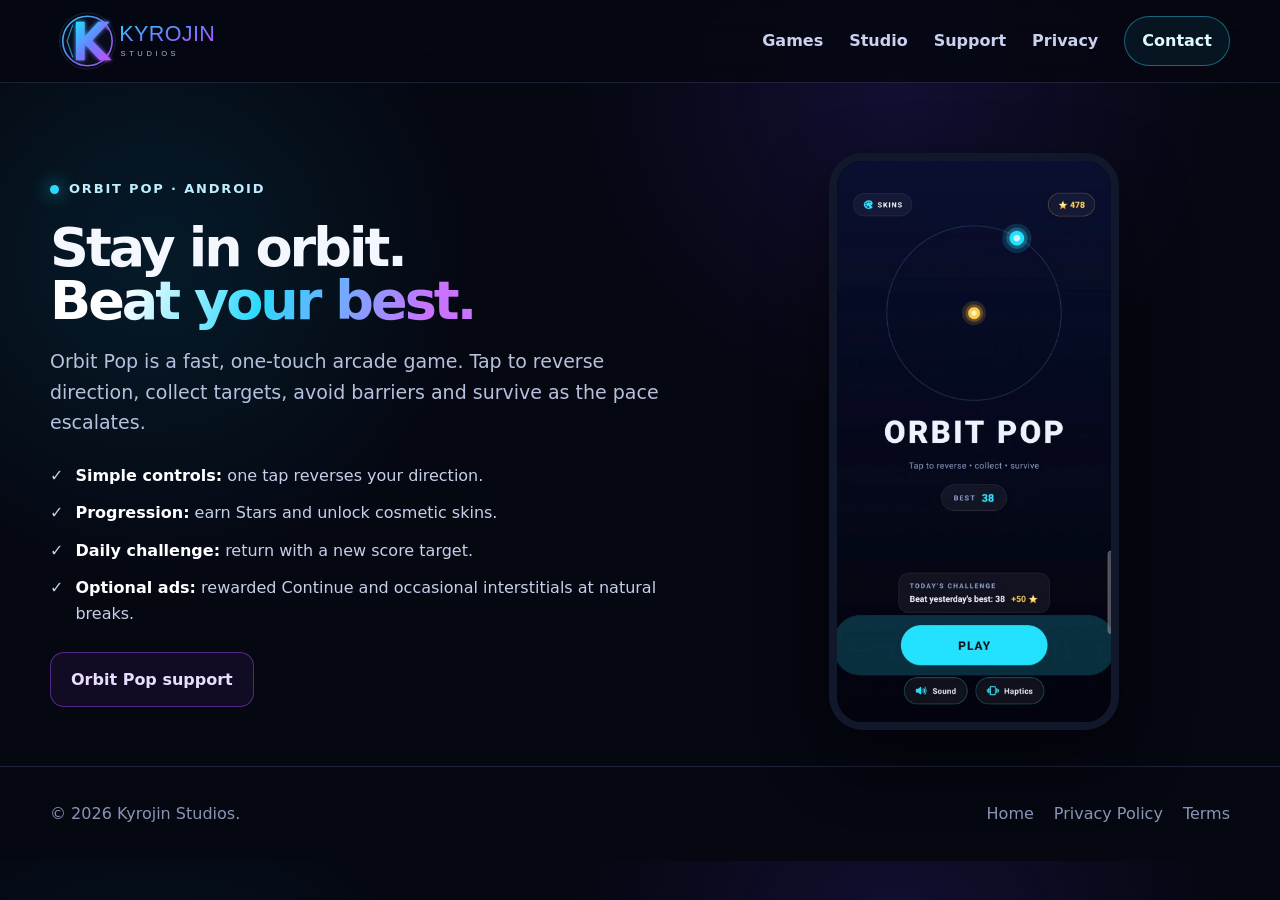
==== kyrojin-studios-site/public/orbit-pop.html @ edfc10a0 "Add files via upload" ====
<!doctype html><html lang="en"><head><meta charset="utf-8"><meta name="viewport" content="width=device-width,initial-scale=1"><title>Orbit Pop — Kyrojin Studios</title><meta name="description" content="Orbit Pop is a fast one-touch neon arcade game from Kyrojin Studios."><link rel="icon" href="assets/mark.svg"><link rel="stylesheet" href="styles.css"></head><body>
<header class="site-header"><div class="wrap nav"><a class="brand" href="index.html"><img src="assets/logo.svg" alt="Kyrojin Studios"></a><button class="menu-btn">☰</button><nav class="nav-links"><a href="index.html#games">Games</a><a href="index.html#studio">Studio</a><a href="index.html#support">Support</a><a href="privacy-policy.html">Privacy</a><a class="nav-cta" href="mailto:kyrojinstudios@gmail.com">Contact</a></nav></div></header>
<main><section class="page-hero"><div class="wrap orbit-detail"><div><span class="eyebrow"><i class="dot"></i> Orbit Pop · Android</span><h1>Stay in orbit.<br><span class="gradient">Beat your best.</span></h1><p class="lead">Orbit Pop is a fast, one-touch arcade game. Tap to reverse direction, collect targets, avoid barriers and survive as the pace escalates.</p><div class="checklist"><div class="check">✓ <span><b>Simple controls:</b> one tap reverses your direction.</span></div><div class="check">✓ <span><b>Progression:</b> earn Stars and unlock cosmetic skins.</span></div><div class="check">✓ <span><b>Daily challenge:</b> return with a new score target.</span></div><div class="check">✓ <span><b>Optional ads:</b> rewarded Continue and occasional interstitials at natural breaks.</span></div></div><a class="btn btn-secondary" href="mailto:kyrojinstudios@gmail.com?subject=Orbit%20Pop%20Support">Orbit Pop support</a></div><div class="phone"><img src="assets/orbit-pop-home.webp" alt="Orbit Pop game screen"></div></div></section></main>
<footer class="footer"><div class="wrap footer-grid"><div>© <span data-year></span> Kyrojin Studios.</div><nav class="footer-links"><a href="index.html">Home</a><a href="privacy-policy.html">Privacy Policy</a><a href="terms.html">Terms</a></nav></div></footer><script src="script.js"></script></body></html>
---- kyrojin-studios-site/public/styles.css ----
:root{
  --bg:#050711;--panel:#0b1020;--panel2:#0e1428;--text:#f5f7ff;--muted:#9ca7c8;
  --cyan:#2bd9ff;--violet:#a44cff;--gold:#ffc846;--line:rgba(139,158,220,.18);
  --max:1180px;--radius:24px;
}
*{box-sizing:border-box}html{scroll-behavior:smooth}body{margin:0;background:radial-gradient(circle at 70% 10%,rgba(101,62,255,.14),transparent 28%),radial-gradient(circle at 12% 30%,rgba(0,203,255,.10),transparent 26%),var(--bg);color:var(--text);font-family:Inter,ui-sans-serif,system-ui,-apple-system,BlinkMacSystemFont,"Segoe UI",sans-serif;line-height:1.6}
a{color:inherit;text-decoration:none}.wrap{width:min(calc(100% - 40px),var(--max));margin:auto}
.site-header{position:sticky;top:0;z-index:20;background:rgba(5,7,17,.82);backdrop-filter:blur(18px);border-bottom:1px solid var(--line)}
.nav{height:82px;display:flex;align-items:center;justify-content:space-between;gap:28px}.brand img{width:255px;display:block}.nav-links{display:flex;align-items:center;gap:26px;font-weight:700;color:#c9d1ee}.nav-links a:hover{color:#fff}.nav-cta{padding:11px 17px;border:1px solid rgba(43,217,255,.42);border-radius:999px;color:#dffaff;background:rgba(43,217,255,.07)}.menu-btn{display:none;background:none;border:0;color:#fff;font-size:28px}
.hero{position:relative;overflow:hidden;padding:92px 0 62px}.grid-bg{position:absolute;inset:0;pointer-events:none;background-image:linear-gradient(rgba(104,119,180,.05) 1px,transparent 1px),linear-gradient(90deg,rgba(104,119,180,.05) 1px,transparent 1px);background-size:46px 46px;mask-image:linear-gradient(to bottom,black,transparent 90%)}
.hero-grid{position:relative;display:grid;grid-template-columns:1.1fr .9fr;gap:64px;align-items:center}.eyebrow{display:inline-flex;align-items:center;gap:10px;color:#bfefff;font-size:13px;letter-spacing:.14em;text-transform:uppercase;font-weight:900}.dot{width:9px;height:9px;border-radius:50%;background:var(--cyan);box-shadow:0 0 18px var(--cyan)}
h1{font-size:clamp(48px,6vw,82px);line-height:.98;letter-spacing:-.055em;margin:20px 0 24px;max-width:800px}.gradient{background:linear-gradient(110deg,#fff 18%,var(--cyan) 50%,#c973ff 88%);-webkit-background-clip:text;background-clip:text;color:transparent}.lead{font-size:19px;color:#b7c0dd;max-width:680px}.hero-actions{display:flex;gap:14px;flex-wrap:wrap;margin-top:34px}.btn{display:inline-flex;align-items:center;justify-content:center;gap:10px;padding:14px 20px;border-radius:14px;font-weight:900;border:1px solid transparent;transition:.2s}.btn:hover{transform:translateY(-2px)}.btn-primary{background:linear-gradient(135deg,var(--cyan),#657cff);color:#04111a;box-shadow:0 12px 38px rgba(43,217,255,.16)}.btn-secondary{border-color:rgba(164,76,255,.45);background:rgba(164,76,255,.08);color:#eadcff}
.hero-card{position:relative;min-height:460px;border:1px solid var(--line);border-radius:32px;background:linear-gradient(160deg,rgba(16,24,49,.92),rgba(7,10,22,.8));display:grid;place-items:center;overflow:hidden;box-shadow:0 30px 90px rgba(0,0,0,.35)}.orbital{width:min(78%,410px);aspect-ratio:1;position:relative;border:2px solid rgba(78,120,210,.28);border-radius:50%;box-shadow:0 0 0 12px rgba(43,217,255,.018),inset 0 0 60px rgba(82,88,255,.05)}.orbital:before,.orbital:after{content:"";position:absolute;border-radius:50%;top:50%;transform:translateY(-50%)}.orbital:before{width:44px;height:44px;left:-23px;background:var(--cyan);box-shadow:0 0 0 10px rgba(43,217,255,.15),0 0 32px rgba(43,217,255,.8)}.orbital:after{width:32px;height:32px;right:8%;background:var(--gold);box-shadow:0 0 0 9px rgba(255,200,70,.12),0 0 26px rgba(255,200,70,.65)}.hero-mark{position:absolute;width:110px;right:24px;top:24px;opacity:.95}
.stats{margin-top:54px;display:grid;grid-template-columns:repeat(3,1fr);gap:14px}.stat{padding:18px;border:1px solid var(--line);border-radius:18px;background:rgba(10,15,32,.64)}.stat strong{display:block;font-size:22px}.stat span{font-size:13px;color:var(--muted)}
section{padding:76px 0}.section-head{display:flex;justify-content:space-between;gap:30px;align-items:end;margin-bottom:30px}.kicker{color:var(--cyan);font-weight:900;text-transform:uppercase;letter-spacing:.14em;font-size:12px}.section-head h2{font-size:clamp(34px,4vw,52px);margin:8px 0 0;letter-spacing:-.04em}.section-head p{max-width:560px;color:var(--muted);margin:0}
.featured{display:grid;grid-template-columns:.95fr 1.05fr;gap:34px;padding:30px;border:1px solid var(--line);border-radius:30px;background:linear-gradient(145deg,rgba(13,20,42,.98),rgba(7,10,22,.92));overflow:hidden}.phones{position:relative;min-height:560px;display:flex;align-items:center;justify-content:center;gap:0}.phone{width:245px;border:8px solid #11182b;border-radius:34px;overflow:hidden;background:#000;box-shadow:0 26px 70px rgba(0,0,0,.48)}.phone img{display:block;width:100%}.phone.back{transform:rotate(-6deg) translateX(28px) scale(.91);opacity:.78}.phone.front{transform:rotate(4deg) translateX(-8px);z-index:2}.game-copy{align-self:center;padding:24px 24px 24px 0}.game-copy h3{font-size:52px;margin:10px 0 8px;letter-spacing:-.04em}.tagline{color:#7ceaff;font-size:20px;font-weight:900}.game-copy p{color:#b5bed8;font-size:17px}.chips{display:flex;gap:10px;flex-wrap:wrap;margin:25px 0}.chip{font-size:12px;font-weight:900;letter-spacing:.05em;text-transform:uppercase;padding:9px 12px;border-radius:999px;border:1px solid var(--line);color:#dfe7ff;background:#0a1020}
.cards{display:grid;grid-template-columns:repeat(3,1fr);gap:18px}.card{padding:28px;border:1px solid var(--line);border-radius:22px;background:linear-gradient(160deg,rgba(14,20,40,.94),rgba(8,11,23,.9))}.card-icon{width:44px;height:44px;display:grid;place-items:center;border-radius:14px;background:linear-gradient(135deg,rgba(43,217,255,.15),rgba(164,76,255,.13));border:1px solid rgba(97,122,210,.28);font-size:22px}.card h3{margin:18px 0 8px;font-size:20px}.card p{margin:0;color:var(--muted)}
.contact-box{display:grid;grid-template-columns:1fr auto;gap:30px;align-items:center;padding:34px;border-radius:28px;border:1px solid rgba(43,217,255,.22);background:linear-gradient(120deg,rgba(43,217,255,.08),rgba(164,76,255,.08))}.contact-box h2{font-size:38px;margin:0 0 7px}.contact-box p{color:#b7c1dc;margin:0}
.footer{padding:34px 0;border-top:1px solid var(--line);color:#8994b5}.footer-grid{display:flex;align-items:center;justify-content:space-between;gap:24px;flex-wrap:wrap}.footer-links{display:flex;gap:20px;flex-wrap:wrap}.footer a:hover{color:#fff}
.page-hero{padding:70px 0 36px}.page-hero h1{font-size:54px;margin-bottom:15px}.legal{max-width:880px}.legal h2{font-size:27px;margin-top:42px}.legal h3{font-size:20px;margin-top:28px}.legal p,.legal li{color:#b5bed8}.legal a{color:var(--cyan);text-decoration:underline}.notice{padding:17px 20px;border:1px solid var(--line);border-radius:16px;background:#0b1020;color:#cbd3ec}
.orbit-detail{display:grid;grid-template-columns:1.1fr .9fr;gap:44px;align-items:center}.orbit-detail .phone{margin:auto;width:290px}.checklist{display:grid;gap:12px;margin:25px 0}.check{display:flex;gap:12px;color:#c6d0eb}.check b{color:#fff}
@media(max-width:850px){.nav{height:auto;padding:15px 0}.brand img{width:210px}.menu-btn{display:block}.nav-links{position:absolute;display:none;top:72px;left:20px;right:20px;flex-direction:column;align-items:stretch;padding:18px;border:1px solid var(--line);border-radius:18px;background:#080c19}.nav-links.open{display:flex}.hero{padding-top:60px}.hero-grid,.featured,.orbit-detail{grid-template-columns:1fr}.hero-card{min-height:380px}.stats{grid-template-columns:1fr}.section-head{display:block}.section-head p{margin-top:14px}.featured{padding:20px}.phones{min-height:480px}.phone{width:200px}.game-copy{padding:10px}.cards{grid-template-columns:1fr}.contact-box{grid-template-columns:1fr}.contact-box .btn{width:100%}.footer-grid{align-items:flex-start;flex-direction:column}}
@media(max-width:520px){.wrap{width:min(calc(100% - 28px),var(--max))}.hero-card{min-height:315px}.phones{min-height:390px}.phone{width:165px;border-width:6px;border-radius:25px}.game-copy h3{font-size:42px}.page-hero h1{font-size:42px}}
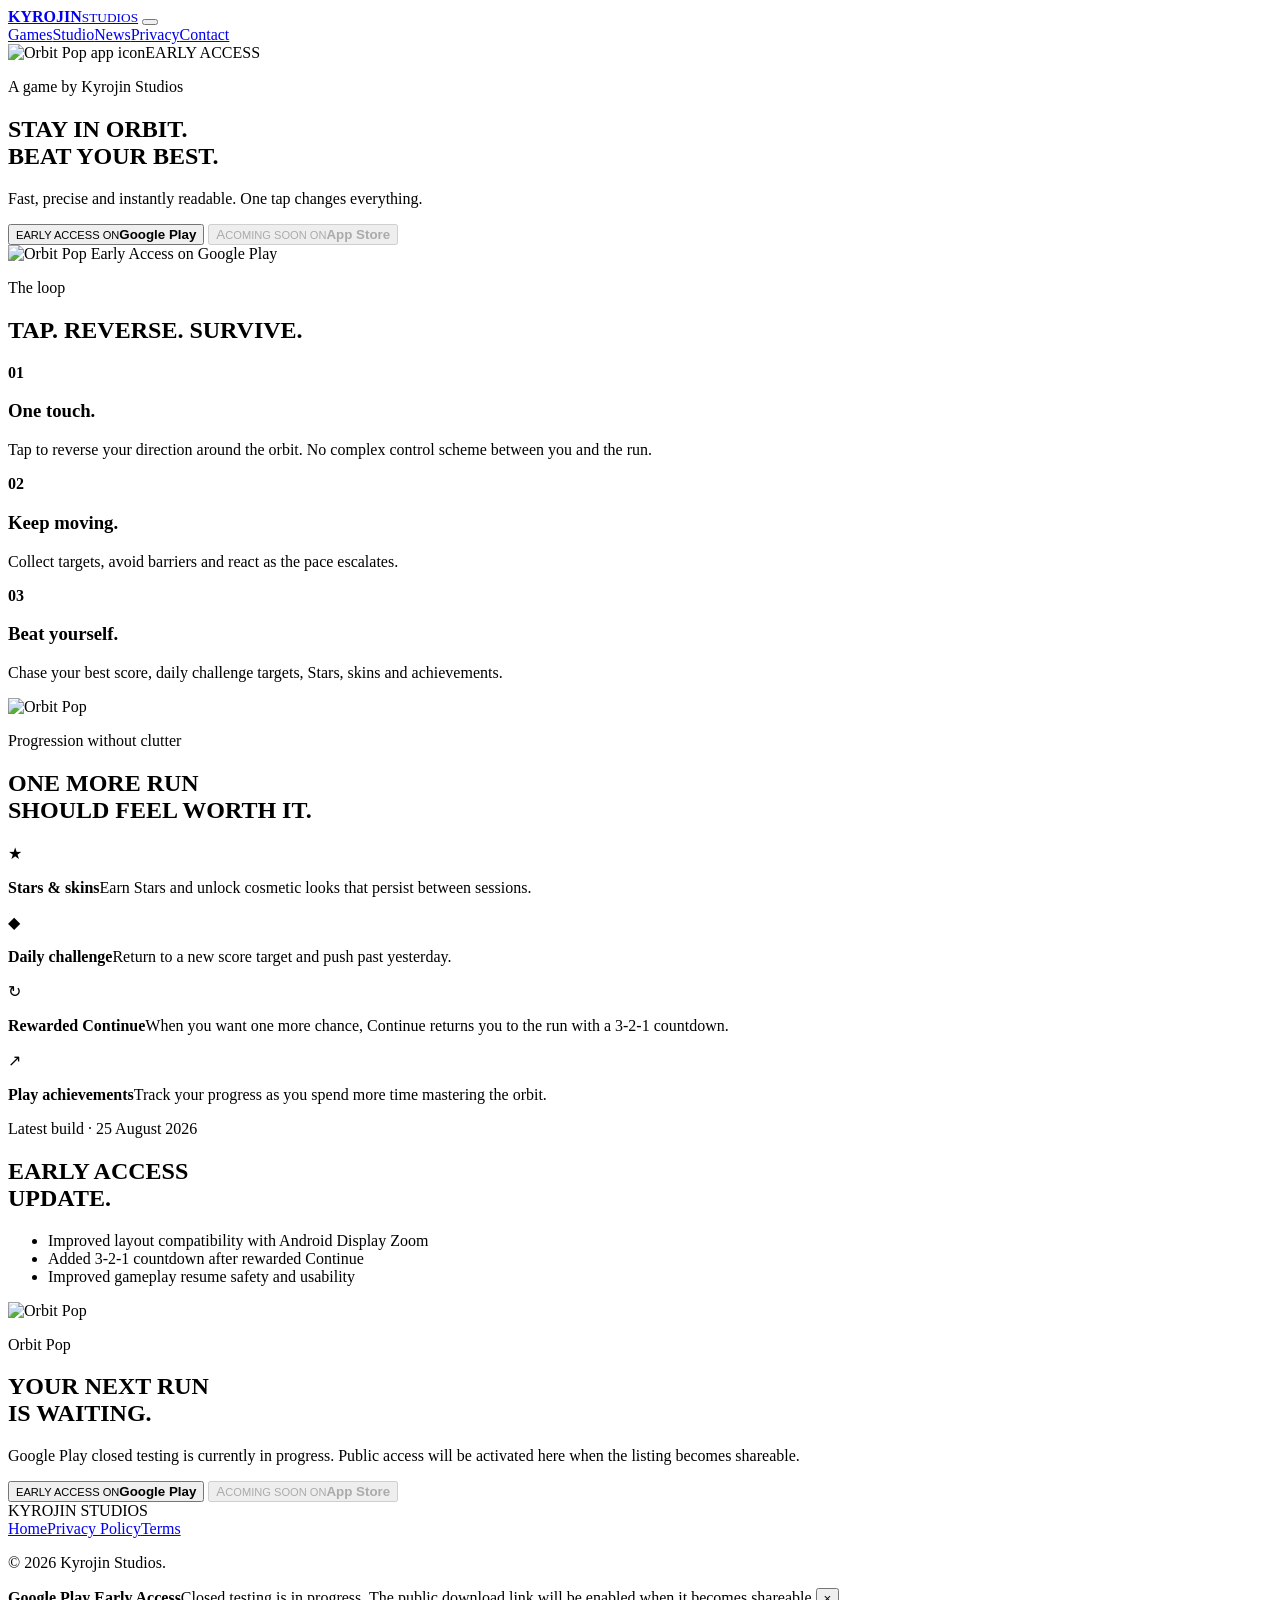
==== commit 7803fb59: "Add files via upload" ====
--- a/kyrojin-studios-site/public/orbit-pop.html
+++ b/kyrojin-studios-site/public/orbit-pop.html
@@ -1,4 +1,99 @@
-<!doctype html><html lang="en"><head><meta charset="utf-8"><meta name="viewport" content="width=device-width,initial-scale=1"><title>Orbit Pop — Kyrojin Studios</title><meta name="description" content="Orbit Pop is a fast one-touch neon arcade game from Kyrojin Studios."><link rel="icon" href="assets/mark.svg"><link rel="stylesheet" href="styles.css"></head><body>
-<header class="site-header"><div class="wrap nav"><a class="brand" href="index.html"><img src="assets/logo.svg" alt="Kyrojin Studios"></a><button class="menu-btn">☰</button><nav class="nav-links"><a href="index.html#games">Games</a><a href="index.html#studio">Studio</a><a href="index.html#support">Support</a><a href="privacy-policy.html">Privacy</a><a class="nav-cta" href="mailto:kyrojinstudios@gmail.com">Contact</a></nav></div></header>
-<main><section class="page-hero"><div class="wrap orbit-detail"><div><span class="eyebrow"><i class="dot"></i> Orbit Pop · Android</span><h1>Stay in orbit.<br><span class="gradient">Beat your best.</span></h1><p class="lead">Orbit Pop is a fast, one-touch arcade game. Tap to reverse direction, collect targets, avoid barriers and survive as the pace escalates.</p><div class="checklist"><div class="check">✓ <span><b>Simple controls:</b> one tap reverses your direction.</span></div><div class="check">✓ <span><b>Progression:</b> earn Stars and unlock cosmetic skins.</span></div><div class="check">✓ <span><b>Daily challenge:</b> return with a new score target.</span></div><div class="check">✓ <span><b>Optional ads:</b> rewarded Continue and occasional interstitials at natural breaks.</span></div></div><a class="btn btn-secondary" href="mailto:kyrojinstudios@gmail.com?subject=Orbit%20Pop%20Support">Orbit Pop support</a></div><div class="phone"><img src="assets/orbit-pop-home.webp" alt="Orbit Pop game screen"></div></div></section></main>
-<footer class="footer"><div class="wrap footer-grid"><div>© <span data-year></span> Kyrojin Studios.</div><nav class="footer-links"><a href="index.html">Home</a><a href="privacy-policy.html">Privacy Policy</a><a href="terms.html">Terms</a></nav></div></footer><script src="script.js"></script></body></html>
+<!doctype html>
+<html lang="en">
+<head>
+  <meta charset="utf-8" />
+  <meta name="viewport" content="width=device-width, initial-scale=1" />
+  <meta name="theme-color" content="#050814" />
+  <meta name="description" content="Orbit Pop by Kyrojin Studios — a fast one-touch arcade challenge. Tap to reverse, collect, survive and beat your best." />
+  <title>Orbit Pop — Kyrojin Studios</title>
+  <link rel="icon" type="image/png" href="assets/orbit-pop-icon-from-store.png" />
+  <link rel="stylesheet" href="assets/styles.css" />
+</head>
+<body class="orbit-page">
+  <div class="noise" aria-hidden="true"></div>
+  <header class="site-header">
+    <a class="brand" href="index.html"><img src="assets/kyrojin-mark.png" alt="" /><span><strong>KYROJIN</strong><small>STUDIOS</small></span></a>
+    <button class="menu-toggle" aria-label="Open navigation" aria-expanded="false"><span></span><span></span></button>
+    <nav class="nav"><a href="index.html#games">Games</a><a href="index.html#studio">Studio</a><a href="index.html#news">News</a><a href="privacy-policy.html">Privacy</a><a href="index.html#contact">Contact</a></nav>
+  </header>
+
+  <main>
+    <section class="orbit-hero section-pad">
+      <div class="orbit-bg" aria-hidden="true"><span class="orbit-ring ring-one"></span><span class="orbit-ring ring-two"></span><i class="orb cyan"></i><i class="orb amber"></i></div>
+      <div class="orbit-copy reveal">
+        <div class="orbit-icon-wrap"><img src="assets/orbit-pop-icon-from-store.png" alt="Orbit Pop app icon" /><span>EARLY ACCESS</span></div>
+        <p class="eyebrow">A game by Kyrojin Studios</p>
+        <h1>STAY IN ORBIT.<br><span>BEAT YOUR BEST.</span></h1>
+        <p>Fast, precise and instantly readable. One tap changes everything.</p>
+        <div class="store-row">
+          <button class="store-badge store-google" type="button" data-store="google"><span class="play-icon"><i></i></span><span><small>EARLY ACCESS ON</small><strong>Google Play</strong></span></button>
+          <button class="store-badge store-disabled" disabled><span class="appstore-icon">A</span><span><small>COMING SOON ON</small><strong>App Store</strong></span></button>
+        </div>
+      </div>
+      <div class="orbit-phone reveal delay-1">
+        <div class="phone-frame">
+          <div class="phone-notch"></div>
+          <img src="assets/playstore-early-access.jpeg" alt="Orbit Pop Early Access on Google Play" />
+        </div>
+      </div>
+    </section>
+
+    <section class="section-pad orbit-manifesto">
+      <p class="eyebrow reveal">The loop</p>
+      <h2 class="reveal">TAP. <span>REVERSE.</span> SURVIVE.</h2>
+      <div class="manifesto-grid">
+        <article class="reveal"><strong>01</strong><h3>One touch.</h3><p>Tap to reverse your direction around the orbit. No complex control scheme between you and the run.</p></article>
+        <article class="reveal delay-1"><strong>02</strong><h3>Keep moving.</h3><p>Collect targets, avoid barriers and react as the pace escalates.</p></article>
+        <article class="reveal delay-2"><strong>03</strong><h3>Beat yourself.</h3><p>Chase your best score, daily challenge targets, Stars, skins and achievements.</p></article>
+      </div>
+    </section>
+
+    <section class="section-pad orbit-showcase">
+      <div class="showcase-banner reveal"><img src="assets/orbit-pop-banner.png" alt="Orbit Pop" /></div>
+      <div class="showcase-copy reveal">
+        <p class="eyebrow">Progression without clutter</p>
+        <h2>ONE MORE RUN<br>SHOULD FEEL WORTH IT.</h2>
+        <div class="feature-list">
+          <div><span>★</span><p><strong>Stars & skins</strong>Earn Stars and unlock cosmetic looks that persist between sessions.</p></div>
+          <div><span>◆</span><p><strong>Daily challenge</strong>Return to a new score target and push past yesterday.</p></div>
+          <div><span>↻</span><p><strong>Rewarded Continue</strong>When you want one more chance, Continue returns you to the run with a 3-2-1 countdown.</p></div>
+          <div><span>↗</span><p><strong>Play achievements</strong>Track your progress as you spend more time mastering the orbit.</p></div>
+        </div>
+      </div>
+    </section>
+
+    <section class="section-pad update-block">
+      <div class="update-panel reveal">
+        <div><p class="eyebrow">Latest build · 25 August 2026</p><h2>EARLY ACCESS<br>UPDATE.</h2></div>
+        <ul>
+          <li>Improved layout compatibility with Android Display Zoom</li>
+          <li>Added 3-2-1 countdown after rewarded Continue</li>
+          <li>Improved gameplay resume safety and usability</li>
+        </ul>
+      </div>
+    </section>
+
+    <section class="section-pad orbit-download">
+      <div class="download-panel reveal">
+        <img src="assets/orbit-pop-icon-from-store.png" alt="Orbit Pop" />
+        <div><p class="eyebrow">Orbit Pop</p><h2>YOUR NEXT RUN<br>IS WAITING.</h2><p>Google Play closed testing is currently in progress. Public access will be activated here when the listing becomes shareable.</p></div>
+        <div class="store-stack">
+          <button class="store-badge store-google" type="button" data-store="google"><span class="play-icon"><i></i></span><span><small>EARLY ACCESS ON</small><strong>Google Play</strong></span></button>
+          <button class="store-badge store-disabled" disabled><span class="appstore-icon">A</span><span><small>COMING SOON ON</small><strong>App Store</strong></span></button>
+        </div>
+      </div>
+    </section>
+  </main>
+
+  <footer class="footer compact-footer">
+    <div class="footer-bottom">
+      <div class="footer-brand"><img src="assets/kyrojin-mark.png" alt="" /><span>KYROJIN STUDIOS</span></div>
+      <nav><a href="index.html">Home</a><a href="privacy-policy.html">Privacy Policy</a><a href="terms.html">Terms</a></nav>
+      <p>© 2026 Kyrojin Studios.</p>
+    </div>
+  </footer>
+
+  <div class="toast" role="status" aria-live="polite"><strong>Google Play Early Access</strong><span>Closed testing is in progress. The public download link will be enabled when it becomes shareable.</span><button type="button">×</button></div>
+  <script src="assets/app.js"></script>
+</body>
+</html>
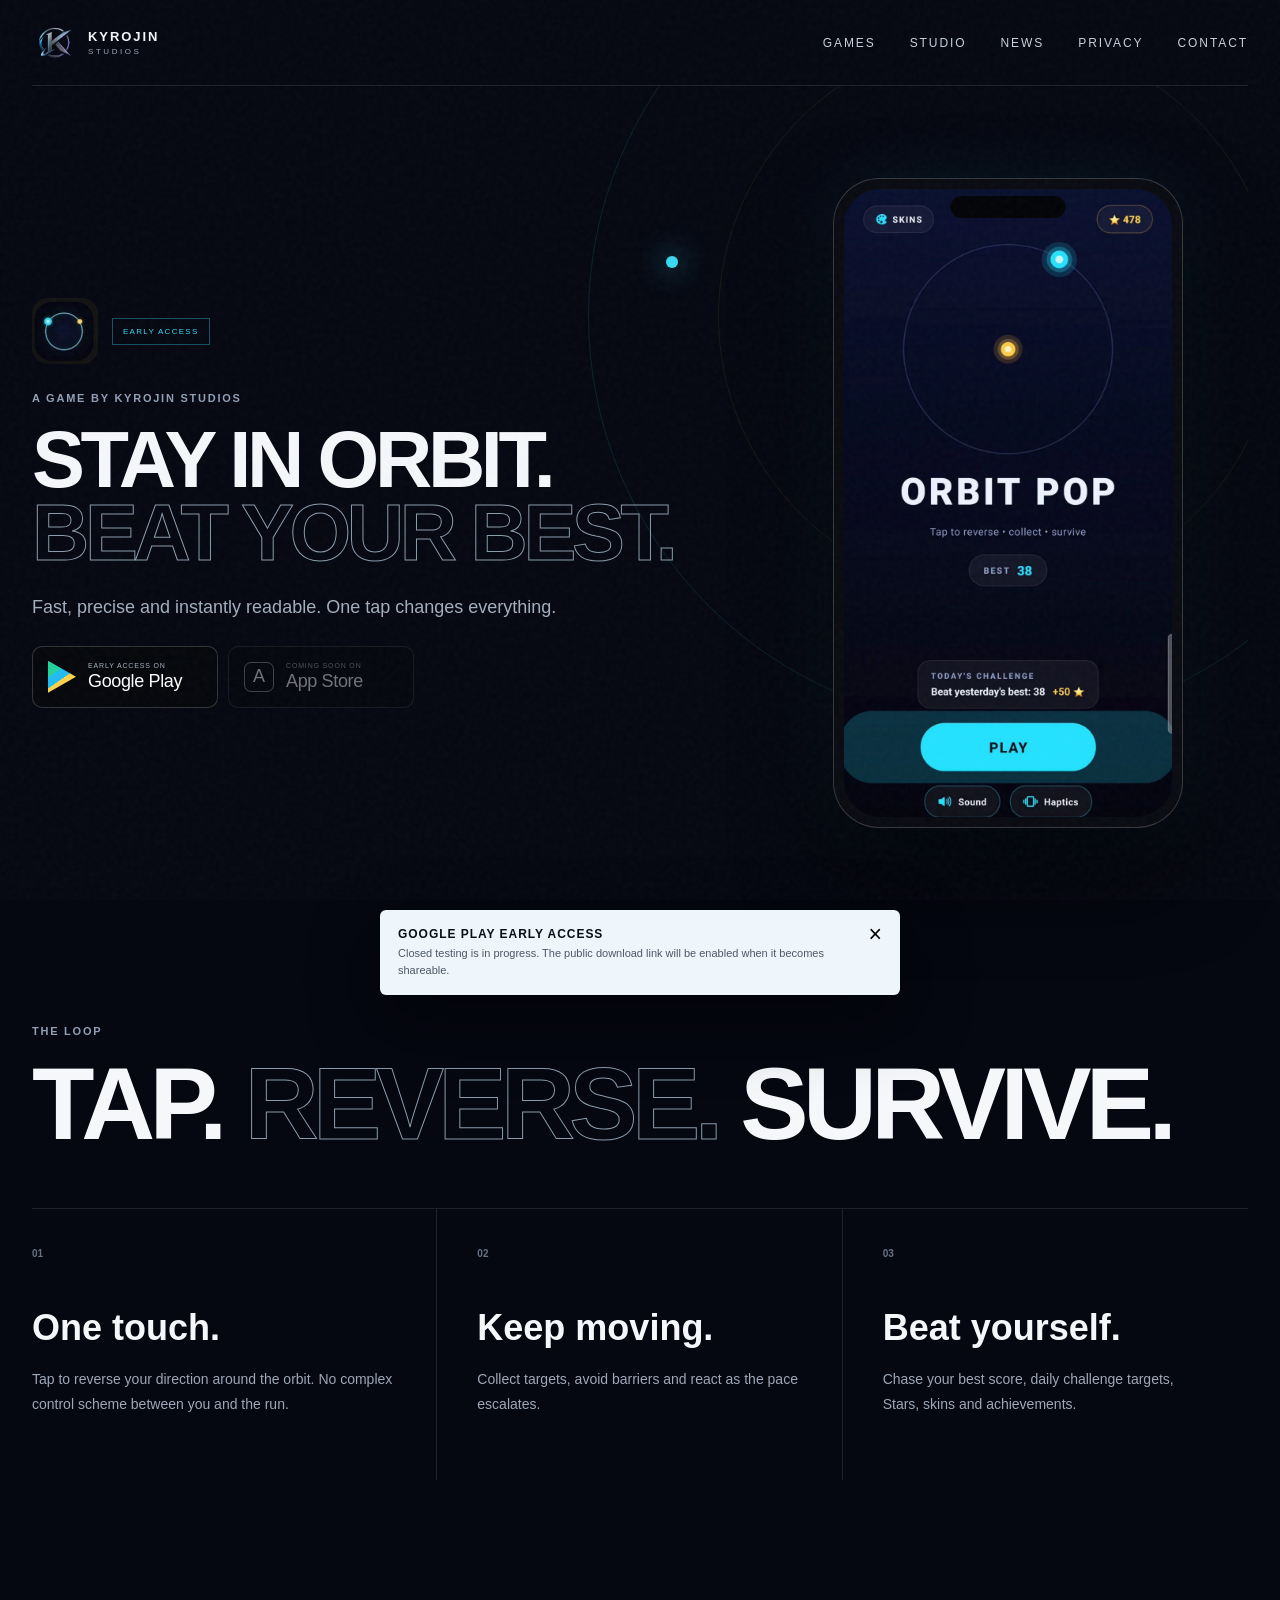
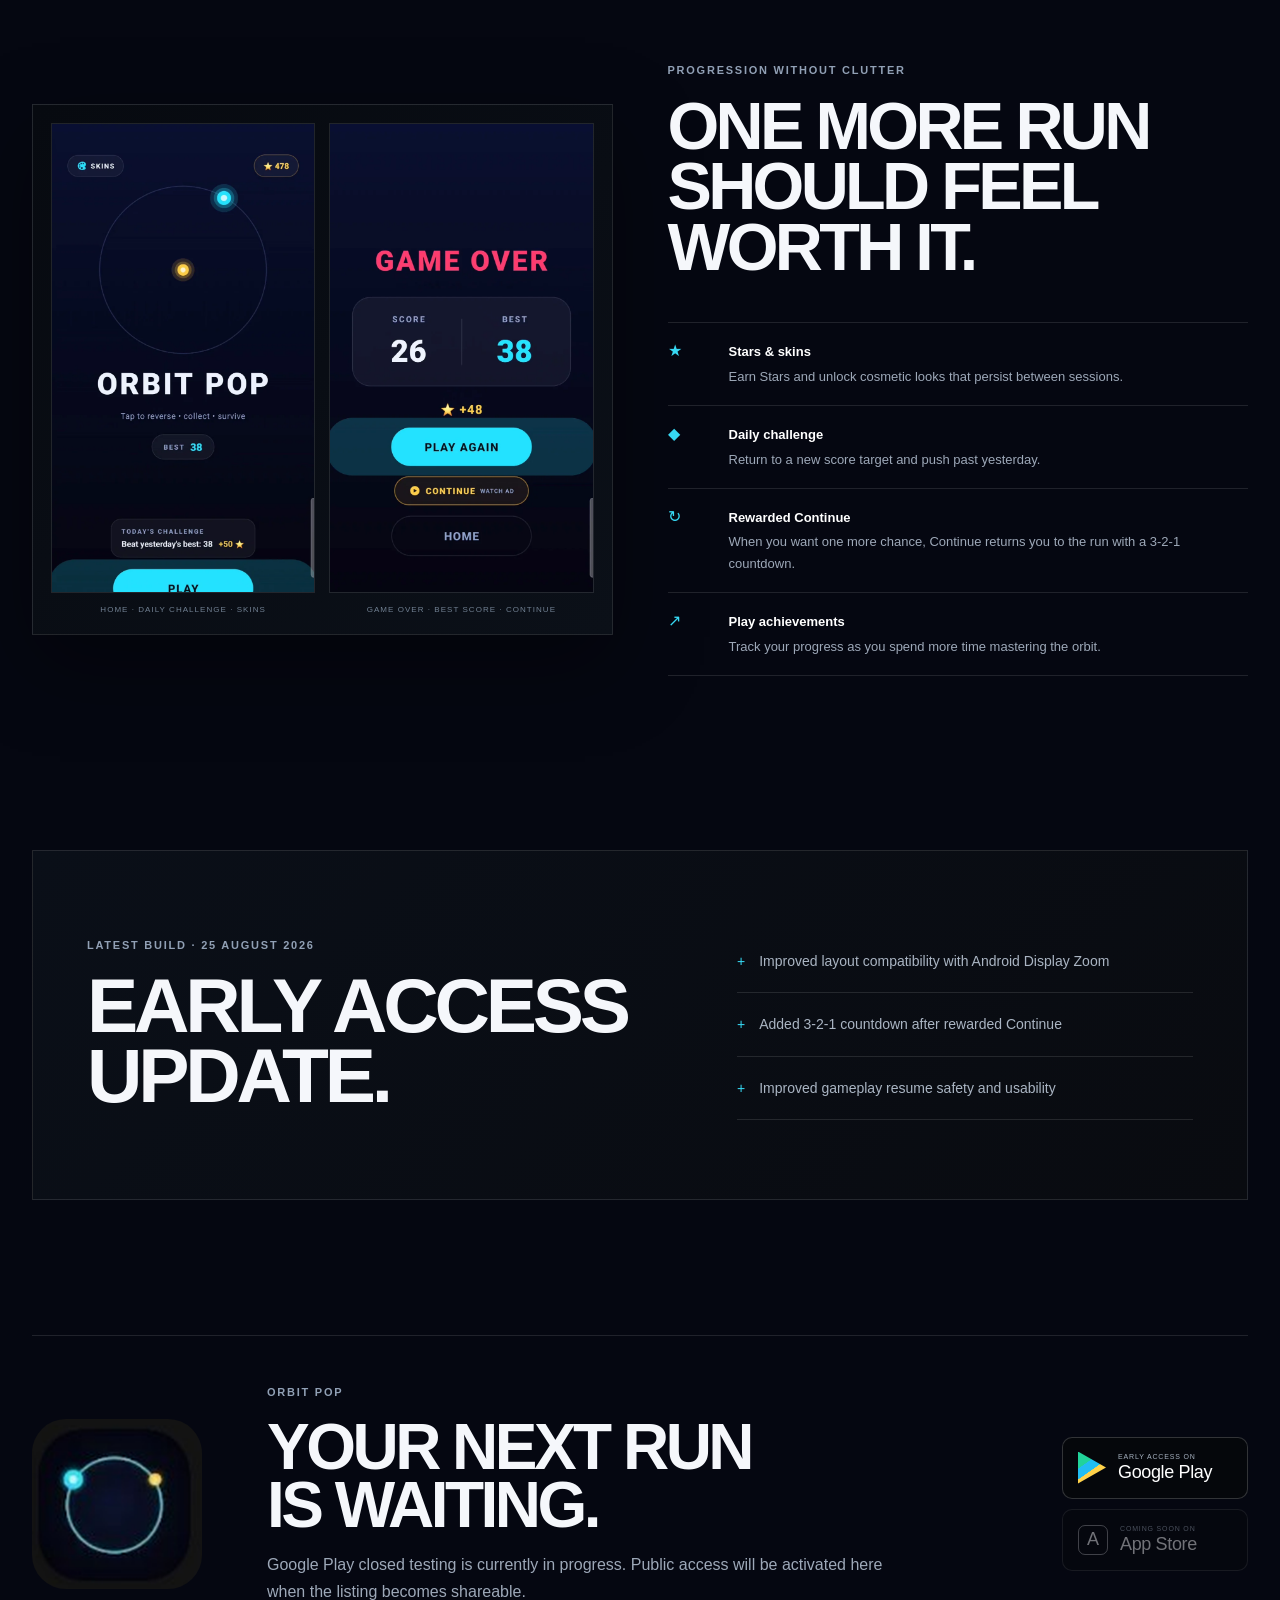
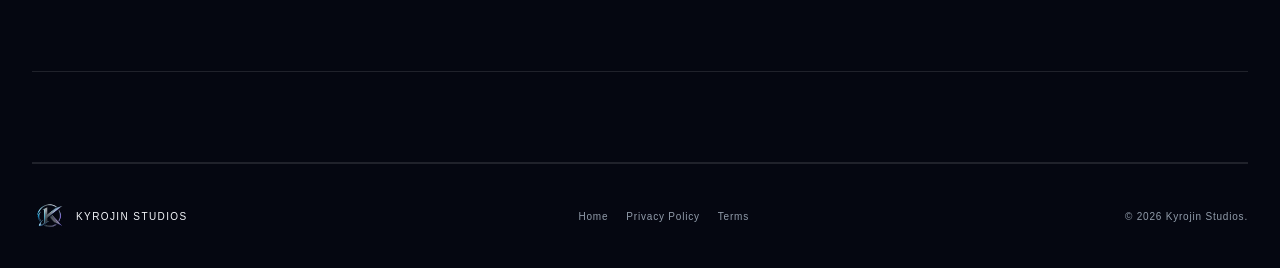
==== commit 82af8c5a: "Kyrojin V2.1 motion and typography polish" ====
--- a/kyrojin-studios-site/public/orbit-pop.html
+++ b/kyrojin-studios-site/public/orbit-pop.html
@@ -33,7 +33,7 @@
       <div class="orbit-phone reveal delay-1">
         <div class="phone-frame">
           <div class="phone-notch"></div>
-          <img src="assets/playstore-early-access.jpeg" alt="Orbit Pop Early Access on Google Play" />
+          <img src="assets/orbit-pop-home.webp" alt="Orbit Pop home screen" />
         </div>
       </div>
     </section>
@@ -49,7 +49,10 @@
     </section>
 
     <section class="section-pad orbit-showcase">
-      <div class="showcase-banner reveal"><img src="assets/orbit-pop-banner.png" alt="Orbit Pop" /></div>
+      <div class="showcase-banner gameplay-pair reveal">
+        <figure><img src="assets/orbit-pop-home.webp" alt="Orbit Pop home screen" /><figcaption>HOME · DAILY CHALLENGE · SKINS</figcaption></figure>
+        <figure><img src="assets/orbit-pop-gameover.webp" alt="Orbit Pop game over screen" /><figcaption>GAME OVER · BEST SCORE · CONTINUE</figcaption></figure>
+      </div>
       <div class="showcase-copy reveal">
         <p class="eyebrow">Progression without clutter</p>
         <h2>ONE MORE RUN<br>SHOULD FEEL WORTH IT.</h2>
--- a/kyrojin-studios-site/public/assets/styles.css
+++ b/kyrojin-studios-site/public/assets/styles.css
@@ -0,0 +1,166 @@
+:root{
+  --bg:#07090d;--bg2:#0b0f16;--panel:#0d121a;--text:#f5f7fb;--muted:#9da8b8;--line:rgba(255,255,255,.11);--cyan:#37d9f4;--cyan2:#6ae9ff;--ice:#c8e9ff;--violet:#8887ff;--amber:#ffc640;--max:1440px
+}
+*{box-sizing:border-box}html{scroll-behavior:smooth}body{margin:0;background:var(--bg);color:var(--text);font-family:Inter,ui-sans-serif,-apple-system,BlinkMacSystemFont,"Segoe UI",Roboto,Arial,sans-serif;overflow-x:hidden}a{color:inherit;text-decoration:none}button{font:inherit}.noise{position:fixed;inset:0;z-index:100;pointer-events:none;opacity:.045;background-image:url("data:image/svg+xml,%3Csvg viewBox='0 0 180 180' xmlns='http://www.w3.org/2000/svg'%3E%3Cfilter id='n'%3E%3CfeTurbulence type='fractalNoise' baseFrequency='.92' numOctaves='4' stitchTiles='stitch'/%3E%3C/filter%3E%3Crect width='100%25' height='100%25' filter='url(%23n)' opacity='.8'/%3E%3C/svg%3E")}.cursor-glow{position:fixed;width:520px;height:520px;border-radius:50%;background:radial-gradient(circle,rgba(58,187,255,.10),transparent 67%);pointer-events:none;z-index:0;transform:translate(-50%,-50%);transition:opacity .2s}.section-pad{width:min(var(--max),calc(100% - 64px));margin:0 auto;padding:120px 0;position:relative;z-index:1}.site-header{height:86px;width:min(var(--max),calc(100% - 64px));margin:0 auto;display:flex;align-items:center;justify-content:space-between;position:relative;z-index:80;border-bottom:1px solid var(--line)}.brand{display:flex;align-items:center;gap:12px;letter-spacing:.12em}.brand img{width:44px;height:44px;object-fit:contain}.brand span{display:grid;line-height:1}.brand strong{font-size:13px}.brand small{font-size:8px;color:var(--muted);margin-top:5px;letter-spacing:.32em}.nav{display:flex;align-items:center;gap:34px}.nav a{font-size:12px;color:#c8d0db;letter-spacing:.08em;text-transform:uppercase;position:relative}.nav a:after{content:"";position:absolute;left:0;right:100%;bottom:-8px;height:1px;background:var(--cyan);transition:.25s}.nav a:hover:after{right:0}.menu-toggle{display:none;background:none;border:0;width:42px;height:42px;position:relative}.menu-toggle span{position:absolute;left:9px;width:24px;height:1px;background:white;transition:.25s}.menu-toggle span:first-child{top:16px}.menu-toggle span:last-child{top:25px}.eyebrow{margin:0 0 20px;color:#91a0b5;font-size:11px;font-weight:700;letter-spacing:.21em;text-transform:uppercase}.hero{min-height:calc(100vh - 86px);display:grid;grid-template-columns:1.08fr .92fr;align-items:center;padding-top:70px;padding-bottom:75px}.hero-aura{position:absolute;inset:0;background:radial-gradient(circle at 76% 40%,rgba(55,217,244,.09),transparent 22%),radial-gradient(circle at 79% 41%,rgba(136,135,255,.06),transparent 35%);pointer-events:none}.hero-copy{position:relative;z-index:2}.hero h1,.section-head h2,.studio-intro h2,.careers h2,.contact h2,.orbit-copy h1,.orbit-manifesto h2,.showcase-copy h2,.update-panel h2,.download-panel h2{font-size:clamp(52px,6.2vw,104px);line-height:.91;letter-spacing:-.055em;margin:0;font-weight:650}.hero h1 span,.studio-intro h2 span,.contact h2 span,.orbit-copy h1 span,.orbit-manifesto h2 span{color:transparent;-webkit-text-stroke:1px rgba(211,237,255,.65);text-stroke:1px rgba(211,237,255,.65)}.hero-lead{max-width:690px;font-size:18px;line-height:1.72;color:#aab3c1;margin:34px 0 34px}.hero-actions{display:flex;gap:12px;flex-wrap:wrap}.btn{height:52px;padding:0 24px;border-radius:4px;display:inline-flex;align-items:center;justify-content:center;gap:26px;font-size:12px;text-transform:uppercase;letter-spacing:.09em;font-weight:750}.btn-primary{background:#e9f4ff;color:#071018}.btn-primary:hover{background:white}.btn-ghost{border:1px solid var(--line);color:#cfd6df}.btn-ghost:hover{border-color:#5b6a7c}.hero-mark{display:flex;justify-content:flex-end;align-items:center}.hero-mark img{width:min(100%,760px);filter:drop-shadow(0 30px 70px rgba(0,0,0,.7));mix-blend-mode:screen;opacity:.92}.hero-footer{grid-column:1/-1;margin-top:35px;padding-top:28px;border-top:1px solid var(--line);display:flex;align-items:center;gap:18px;color:#8f9aaa;font-size:10px;font-weight:800;letter-spacing:.26em}.hero-footer i{width:45px;height:1px;background:linear-gradient(90deg,var(--cyan),rgba(255,255,255,.1))}.featured{padding-top:155px}.section-head{display:grid;grid-template-columns:1.2fr .8fr;gap:60px;align-items:end;margin-bottom:62px}.section-head h2{font-size:clamp(45px,5.4vw,78px)}.section-head>p{color:var(--muted);line-height:1.8;font-size:15px;max-width:500px;justify-self:end}.game-feature{min-height:720px;border:1px solid var(--line);display:grid;grid-template-columns:1.13fr .87fr;background:linear-gradient(135deg,#0a0d12,#0d121a);overflow:hidden}.game-art{position:relative;min-height:720px;background:#02040a}.game-art img{width:100%;height:100%;object-fit:cover}.art-shade{position:absolute;inset:0;background:linear-gradient(90deg,transparent 56%,rgba(6,9,14,.74) 100%),linear-gradient(0deg,rgba(4,6,10,.55),transparent 45%)}.status-chip{position:absolute;left:28px;bottom:28px;display:flex;align-items:center;gap:9px;padding:11px 15px;border:1px solid rgba(255,255,255,.15);background:rgba(7,10,15,.75);backdrop-filter:blur(14px);font-size:10px;letter-spacing:.12em;text-transform:uppercase}.status-chip span{width:6px;height:6px;border-radius:50%;background:var(--cyan);box-shadow:0 0 12px var(--cyan)}.game-info{padding:72px 58px;display:flex;flex-direction:column;justify-content:center}.game-info h3{font-size:clamp(78px,7.7vw,128px);line-height:.72;letter-spacing:-.06em;margin:4px 0 32px}.game-info h3 span{color:var(--amber)}.tagline{font-size:13px;font-weight:800;letter-spacing:.25em;color:#d9e7f3}.game-desc{font-size:15px;line-height:1.8;color:var(--muted);max-width:590px}.feature-pills{display:flex;flex-wrap:wrap;gap:8px;margin:22px 0 28px}.feature-pills span{font-size:9px;letter-spacing:.11em;text-transform:uppercase;border:1px solid var(--line);padding:9px 11px;color:#b9c4d1}.store-row{display:flex;gap:10px;flex-wrap:wrap}.store-badge{height:62px;min-width:186px;border:1px solid rgba(255,255,255,.18);background:#05070b;color:white;border-radius:10px;padding:8px 15px;display:flex;align-items:center;gap:12px;text-align:left;cursor:pointer;transition:.25s}.store-badge:hover:not(:disabled){transform:translateY(-2px);border-color:rgba(255,255,255,.4);background:#090d13}.store-badge small{display:block;font-size:7px;letter-spacing:.12em;color:#a6b1c0;margin-bottom:2px}.store-badge strong{font-size:18px;font-weight:520;letter-spacing:-.02em}.store-disabled{opacity:.43;cursor:not-allowed}.play-icon{width:28px;height:32px;position:relative;display:block;clip-path:polygon(0 0,100% 50%,0 100%);background:linear-gradient(145deg,#21d39a 0 32%,#21bdf3 33% 53%,#ffd24a 54% 72%,#ff5a62 73%)}.play-icon i{display:none}.appstore-icon{width:30px;height:30px;border:1px solid rgba(255,255,255,.55);display:grid;place-items:center;border-radius:7px;font-weight:300;font-size:18px}.store-note{font-size:10px;color:#778597;line-height:1.6;margin:10px 0 0;max-width:450px}.text-link{display:inline-flex;align-items:center;justify-content:space-between;width:100%;border-top:1px solid var(--line);padding-top:24px;margin-top:34px;text-transform:uppercase;font-size:10px;letter-spacing:.14em;color:#d9e5ef}.text-link span{font-size:20px}.game-grid{display:grid;grid-template-columns:repeat(3,1fr);margin-top:18px;border:1px solid var(--line)}.game-card{min-height:190px;padding:28px;display:grid;grid-template-columns:auto 1fr auto;gap:28px;align-items:end;border-right:1px solid var(--line);background:#0a0d12}.game-card:last-child{border-right:0}.game-card.active:hover{background:#0e141c}.game-card .card-index{font-size:10px;color:#6d7887;align-self:start}.game-card p{font-size:8px;letter-spacing:.15em;color:#768395}.game-card h4{margin:8px 0 0;font-size:30px;letter-spacing:-.03em}.game-card .arrow{font-size:25px}.game-card .lock{font-size:8px;letter-spacing:.2em;color:#65707f}.game-card.muted{opacity:.56}.studio{padding-top:175px}.studio-intro{max-width:1000px}.studio-intro h2{font-size:clamp(74px,9vw,148px)}.studio-intro>p:last-child{max-width:700px;margin:42px 0 0;color:var(--muted);line-height:1.8;font-size:16px}.principles{display:grid;grid-template-columns:repeat(3,1fr);margin-top:100px;border-top:1px solid var(--line)}.principle{padding:28px 34px 22px 0;border-right:1px solid var(--line);min-height:350px;display:flex;flex-direction:column}.principle:not(:first-child){padding-left:34px}.principle:last-child{border-right:0}.principle .number{font-size:10px;color:#788595}.principle .line{width:100%;height:1px;background:linear-gradient(90deg,var(--cyan),transparent);margin:65px 0 22px;opacity:.35}.principle h3{font-size:50px;letter-spacing:-.04em;margin:0 0 24px}.principle p{color:var(--muted);line-height:1.8;font-size:14px;max-width:360px}.news{padding-top:155px}.news-card{min-height:360px;border-top:1px solid var(--line);border-bottom:1px solid var(--line);display:grid;grid-template-columns:150px 1fr 300px;align-items:center;gap:50px}.news-date{display:flex;align-items:flex-start;gap:10px}.news-date strong{font-size:74px;font-weight:400;letter-spacing:-.06em}.news-date span{font-size:9px;line-height:1.4;color:#7f8997;margin-top:11px}.news-tag{font-size:9px;letter-spacing:.17em;color:var(--cyan)}.news-copy h3{font-size:36px;margin:16px 0 12px;letter-spacing:-.03em}.news-copy p{max-width:760px;color:var(--muted);line-height:1.75}.news-orbit{width:220px;height:220px;border:1px solid rgba(55,217,244,.22);border-radius:50%;position:relative;justify-self:end}.news-orbit:after{content:"";position:absolute;inset:32px;border:1px solid rgba(255,255,255,.07);border-radius:50%}.news-orbit span{position:absolute;width:12px;height:12px;background:var(--cyan);border-radius:50%;top:24px;left:44px;box-shadow:0 0 22px var(--cyan)}.careers-panel{min-height:570px;border:1px solid var(--line);padding:72px;background:radial-gradient(circle at 85% 20%,rgba(135,134,255,.10),transparent 34%),linear-gradient(135deg,#0d1118,#080a0e);display:flex;flex-direction:column;justify-content:center}.careers h2{font-size:clamp(65px,7vw,112px)}.careers-panel>p:not(.eyebrow){color:var(--muted);max-width:560px;line-height:1.8}.coming-pill{width:max-content;border:1px solid var(--line);padding:11px 14px;font-size:9px;letter-spacing:.15em;color:#9ca8b5;margin-top:18px}.contact-panel{display:grid;grid-template-columns:1fr .75fr;gap:60px;border-top:1px solid var(--line);padding-top:95px}.contact h2{font-size:clamp(72px,8vw,130px)}.contact-copy{display:flex;flex-direction:column;justify-content:flex-end;align-items:flex-start;padding-bottom:12px}.contact-copy p{color:var(--muted);line-height:1.8;max-width:510px}.contact-copy small{margin-top:24px;color:#748091;font-size:9px;text-transform:uppercase;letter-spacing:.16em}.footer{width:min(var(--max),calc(100% - 64px));margin:70px auto 0;border-top:1px solid var(--line);position:relative;z-index:1;overflow:hidden}.footer-word{font-size:clamp(100px,17vw,300px);font-weight:800;letter-spacing:-.085em;line-height:.83;color:#0d1117;white-space:nowrap;text-align:center;margin:60px 0}.footer-bottom{border-top:1px solid var(--line);min-height:130px;display:grid;grid-template-columns:1.2fr 1fr 1fr auto;align-items:center;gap:30px}.footer-brand{display:flex;align-items:center;gap:10px;font-size:10px;letter-spacing:.14em}.footer-brand img{width:34px;height:34px;object-fit:contain}.footer-bottom nav{display:flex;gap:18px;flex-wrap:wrap}.footer-bottom a,.footer-bottom p{font-size:9px;color:#7f8a99;letter-spacing:.08em}.toast{position:fixed;left:50%;bottom:24px;transform:translate(-50%,140%);width:min(520px,calc(100% - 32px));padding:17px 48px 17px 18px;background:#eef5fb;color:#081016;border-radius:6px;z-index:150;box-shadow:0 25px 70px rgba(0,0,0,.45);transition:.32s;display:grid;gap:4px}.toast.show{transform:translate(-50%,0)}.toast strong{font-size:12px;text-transform:uppercase;letter-spacing:.08em}.toast span{font-size:11px;line-height:1.5;color:#4c5865}.toast button{position:absolute;right:12px;top:10px;background:none;border:0;font-size:23px;cursor:pointer}.reveal{opacity:0;transform:translateY(26px);transition:opacity .8s ease,transform .8s ease}.reveal.visible{opacity:1;transform:none}.delay-1{transition-delay:.10s}.delay-2{transition-delay:.20s}
+/* Orbit page */.orbit-page{background:#050711}.orbit-hero{min-height:calc(100vh - 86px);display:grid;grid-template-columns:1.05fr .75fr;align-items:center;gap:80px}.orbit-bg{position:absolute;inset:0;overflow:hidden;pointer-events:none}.orbit-ring{position:absolute;border:1px solid rgba(55,217,244,.12);border-radius:50%}.ring-one{width:820px;height:820px;right:-160px;top:-180px}.ring-two{width:560px;height:560px;right:-30px;top:-50px;border-color:rgba(255,198,64,.08)}.orb{position:absolute;width:12px;height:12px;border-radius:50%}.orb.cyan{right:570px;top:170px;background:var(--cyan);box-shadow:0 0 30px var(--cyan)}.orb.amber{right:100px;top:475px;background:var(--amber);box-shadow:0 0 30px var(--amber)}.orbit-copy{position:relative;z-index:2}.orbit-icon-wrap{display:flex;align-items:center;gap:14px;margin-bottom:28px}.orbit-icon-wrap img{width:66px;height:66px;border-radius:16px}.orbit-icon-wrap span{font-size:8px;letter-spacing:.16em;border:1px solid rgba(55,217,244,.35);color:var(--cyan);padding:8px 10px}.orbit-copy h1{font-size:clamp(55px,6.2vw,100px)}.orbit-copy>p:not(.eyebrow){color:#a3afbe;font-size:18px;margin:28px 0}.orbit-phone{display:flex;justify-content:center;position:relative;z-index:2}.phone-frame{width:min(390px,80vw);height:720px;background:#090b11;border:1px solid rgba(255,255,255,.18);border-radius:46px;padding:10px;box-shadow:0 45px 90px rgba(0,0,0,.6),0 0 80px rgba(55,217,244,.08);overflow:hidden;position:relative}.phone-frame img{width:100%;height:100%;object-fit:cover;border-radius:36px}.phone-notch{position:absolute;z-index:4;top:17px;left:50%;transform:translateX(-50%);width:115px;height:22px;border-radius:18px;background:#030407}.orbit-manifesto{padding-top:160px}.orbit-manifesto h2{font-size:clamp(65px,8vw,128px)}.manifesto-grid{display:grid;grid-template-columns:repeat(3,1fr);gap:0;margin-top:90px;border-top:1px solid var(--line)}.manifesto-grid article{padding:34px 40px 70px 0;border-right:1px solid var(--line)}.manifesto-grid article:not(:first-child){padding-left:40px}.manifesto-grid article:last-child{border-right:0}.manifesto-grid strong{font-size:10px;color:#667384}.manifesto-grid h3{font-size:36px;margin:74px 0 18px}.manifesto-grid p{color:var(--muted);line-height:1.8;font-size:14px}.orbit-showcase{display:grid;grid-template-columns:1fr 1fr;gap:70px;align-items:center}.showcase-banner{border:1px solid var(--line);background:#02040a;overflow:hidden;box-shadow:0 30px 80px rgba(0,0,0,.38)}.showcase-banner img{width:100%;display:block}.showcase-copy h2{font-size:clamp(48px,5.2vw,82px)}.feature-list{margin-top:45px;border-top:1px solid var(--line)}.feature-list>div{display:grid;grid-template-columns:46px 1fr;gap:15px;padding:18px 0;border-bottom:1px solid var(--line)}.feature-list>div>span{color:var(--cyan)}.feature-list p{margin:0;color:var(--muted);line-height:1.65;font-size:13px}.feature-list strong{display:block;color:white;margin-bottom:3px}.update-panel{border:1px solid var(--line);min-height:480px;padding:60px;display:grid;grid-template-columns:1fr .8fr;gap:80px;align-items:center;background:linear-gradient(135deg,#0a0f18,#090b10)}.update-panel h2{font-size:clamp(52px,6vw,95px)}.update-panel ul{margin:0;padding:0;list-style:none}.update-panel li{padding:20px 0;border-bottom:1px solid var(--line);color:#aab5c3;font-size:14px;line-height:1.6}.update-panel li:before{content:"+";color:var(--cyan);margin-right:14px}.download-panel{display:grid;grid-template-columns:180px 1fr auto;gap:55px;align-items:center;border-top:1px solid var(--line);border-bottom:1px solid var(--line);padding:70px 0}.download-panel>img{width:170px;height:170px;border-radius:34px}.download-panel h2{font-size:clamp(50px,5vw,80px)}.download-panel>div>p:last-child{color:var(--muted);line-height:1.7;max-width:650px}.store-stack{display:grid;gap:10px}.compact-footer{margin-top:30px}.compact-footer .footer-bottom{grid-template-columns:1fr 1fr auto}
+@media(max-width:1050px){.section-pad,.site-header,.footer{width:min(100% - 40px,var(--max))}.hero{grid-template-columns:1fr;min-height:auto;padding-top:100px}.hero-mark{margin-top:20px;justify-content:flex-start}.hero-mark img{width:min(700px,100%)}.game-feature{grid-template-columns:1fr}.game-art{min-height:460px}.game-grid{grid-template-columns:1fr}.game-card{border-right:0;border-bottom:1px solid var(--line)}.principles{grid-template-columns:1fr}.principle,.principle:not(:first-child){padding:28px 0;border-right:0;border-bottom:1px solid var(--line);min-height:280px}.news-card{grid-template-columns:120px 1fr}.news-orbit{display:none}.orbit-hero{grid-template-columns:1fr}.orbit-phone{margin-top:20px}.orbit-showcase{grid-template-columns:1fr}.download-panel{grid-template-columns:150px 1fr}.download-panel .store-stack{grid-column:2}.footer-bottom{grid-template-columns:1fr 1fr}.footer-bottom p{grid-column:1/-1}}
+@media(max-width:760px){.section-pad,.site-header,.footer{width:calc(100% - 28px)}.section-pad{padding:82px 0}.site-header{height:72px}.menu-toggle{display:block}.nav{position:absolute;top:72px;left:-14px;right:-14px;background:rgba(7,9,13,.97);backdrop-filter:blur(20px);border-bottom:1px solid var(--line);display:grid;gap:0;padding:14px;transform:translateY(-8px);opacity:0;pointer-events:none;transition:.25s}.nav.open{opacity:1;transform:none;pointer-events:auto}.nav a{padding:16px 8px;border-bottom:1px solid rgba(255,255,255,.06)}.hero{padding-top:70px}.hero h1{font-size:clamp(49px,15vw,72px)}.hero-lead{font-size:15px}.hero-mark{margin-top:55px}.hero-footer{gap:10px}.hero-footer i{width:20px}.section-head{grid-template-columns:1fr;gap:20px}.section-head>p{justify-self:start}.game-art{min-height:320px}.game-info{padding:46px 24px}.game-info h3{font-size:78px}.store-badge{min-width:100%;justify-content:flex-start}.studio-intro h2{font-size:74px}.principle h3{font-size:42px}.news-card{grid-template-columns:1fr;gap:15px;padding:35px 0}.news-date strong{font-size:52px}.news-copy h3{font-size:29px}.careers-panel{padding:36px 24px;min-height:480px}.contact-panel{grid-template-columns:1fr}.contact-copy{padding-top:20px}.footer-word{font-size:26vw}.footer-bottom{grid-template-columns:1fr;padding:30px 0}.footer-bottom p{grid-column:auto}.orbit-hero{gap:25px;padding-top:75px}.orbit-copy h1{font-size:54px}.phone-frame{height:620px}.manifesto-grid{grid-template-columns:1fr}.manifesto-grid article,.manifesto-grid article:not(:first-child){padding:30px 0;border-right:0;border-bottom:1px solid var(--line)}.manifesto-grid h3{margin-top:35px}.orbit-showcase{gap:45px}.update-panel{grid-template-columns:1fr;padding:35px 22px;gap:30px}.download-panel{grid-template-columns:1fr;gap:28px}.download-panel .store-stack{grid-column:auto}.download-panel>img{width:110px;height:110px}.compact-footer .footer-bottom{grid-template-columns:1fr}.cursor-glow{display:none}}
+@media(prefers-reduced-motion:reduce){html{scroll-behavior:auto}.reveal{opacity:1;transform:none;transition:none}.cursor-glow{display:none}}
+
+/* ===== V2 POLISH — tighter editorial rhythm, stronger readability ===== */
+:root{--max:1480px}
+.section-pad{padding:92px 0}
+.featured,.studio,.news{padding-top:110px}
+.hero{min-height:820px;padding-top:54px;padding-bottom:54px}
+.hero-lead{max-width:650px;font-size:17px}
+.hero-mark img{max-height:420px;object-fit:contain}
+.section-head{margin-bottom:42px}
+.section-head>p{font-size:16px;color:#aab4c2}
+.game-feature{min-height:620px}
+.game-art{min-height:620px}
+.game-info{padding:58px 52px}
+.game-info h3{font-size:clamp(70px,7vw,116px)}
+.game-desc{color:#aab4c2;font-size:16px}
+.game-grid{margin-top:14px}
+.game-card{min-height:156px;padding:24px 28px;background:linear-gradient(145deg,#0a0d12,#090c11)}
+.game-card h4{font-size:27px}
+.game-card small{display:block;margin-top:9px;color:#6f7a89;font-size:10px;line-height:1.45;max-width:210px}
+.game-card.muted{opacity:.72;position:relative;overflow:hidden}
+.game-card.muted:before{content:"";position:absolute;inset:0;background:radial-gradient(circle at 80% 20%,rgba(55,217,244,.045),transparent 38%);pointer-events:none}
+.studio-intro h2{font-size:clamp(68px,7.8vw,124px)}
+.studio-intro>p:last-child{margin-top:30px;color:#aab4c2}
+.principles{margin-top:62px}
+.principle{min-height:260px}
+.principle .line{margin:42px 0 20px}
+.principle h3{font-size:42px;margin-bottom:16px}
+.principle p{color:#aab4c2}
+.news .section-head{margin-bottom:28px}
+.news-card{min-height:270px;grid-template-columns:130px 1fr 220px;gap:38px}
+.news-date strong{font-size:64px}
+.news-copy p{color:#aab4c2}
+.news-orbit{width:170px;height:170px}
+.careers{padding-top:90px;padding-bottom:72px}
+.careers-panel{min-height:380px;padding:58px 70px}
+.careers h2{font-size:clamp(58px,6vw,90px)}
+.contact{padding-top:65px;padding-bottom:68px}
+.contact-panel{padding-top:70px}
+.contact h2{font-size:clamp(64px,7vw,104px)}
+.contact-copy p{color:#aab4c2;font-size:15px}
+.footer{margin-top:20px}
+.footer-word{font-size:clamp(90px,13vw,220px);margin:38px 0;color:#10151d}
+.footer-bottom{min-height:105px}
+.footer-bottom a,.footer-bottom p{font-size:10px;color:#929dab}
+/* Orbit: use actual gameplay more prominently */
+.orbit-hero{min-height:760px;gap:65px}
+.phone-frame{height:650px;width:min(350px,80vw)}
+.orbit-manifesto{padding-top:105px}
+.manifesto-grid{margin-top:58px}
+.manifesto-grid article{padding-bottom:48px}
+.manifesto-grid h3{margin-top:46px}
+.orbit-showcase{gap:55px}
+.gameplay-pair{display:grid;grid-template-columns:1fr 1fr;gap:14px;padding:18px;background:linear-gradient(145deg,#070a10,#0b1018)}
+.gameplay-pair figure{margin:0;min-width:0}
+.gameplay-pair img{width:100%;aspect-ratio:9/16;object-fit:cover;object-position:top;border:1px solid rgba(255,255,255,.1)}
+.gameplay-pair figcaption{padding:12px 3px 2px;color:#718092;font-size:8px;letter-spacing:.13em;text-align:center}
+.update-block{padding-top:82px;padding-bottom:70px}
+.update-panel{min-height:350px;padding:48px 54px}
+.orbit-download{padding-top:65px;padding-bottom:70px}
+.download-panel{padding:50px 0}
+@media(max-width:1050px){.hero{min-height:auto}.game-feature,.game-art{min-height:0}.game-art{height:500px}.careers-panel{min-height:340px}.news-card{grid-template-columns:110px 1fr}.orbit-hero{min-height:auto}.phone-frame{height:620px}}
+@media(max-width:760px){.section-pad{padding:68px 0}.featured,.studio,.news{padding-top:78px}.hero{padding-top:58px;padding-bottom:50px}.hero-mark{margin-top:38px}.section-head{margin-bottom:30px}.game-art{height:330px}.game-info{padding:40px 23px}.game-grid{margin-top:10px}.game-card{min-height:135px}.studio-intro h2{font-size:68px}.principles{margin-top:45px}.principle{min-height:220px}.news-card{padding:28px 0}.careers{padding-top:60px;padding-bottom:48px}.careers-panel{min-height:330px;padding:34px 24px}.contact{padding-top:48px;padding-bottom:50px}.contact-panel{padding-top:50px}.footer-word{margin:28px 0}.phone-frame{height:590px}.orbit-manifesto{padding-top:78px}.gameplay-pair{padding:10px;gap:8px}.update-block,.orbit-download{padding-top:55px;padding-bottom:55px}}
+
+/* ===== V2.1 — LOGO, TYPOGRAPHY & PREMIUM MOTION ===== */
+body{font-family:"Segoe UI Variable Text","Segoe UI",Inter,ui-sans-serif,-apple-system,BlinkMacSystemFont,Roboto,Arial,sans-serif}
+.hero h1,.section-head h2,.studio-intro h2,.careers h2,.contact h2,.orbit-copy h1,.orbit-manifesto h2,.showcase-copy h2,.update-panel h2,.download-panel h2,.game-info h3,.principle h3,.news-copy h3,.game-card h4{
+  font-family:"Segoe UI Variable Display","Arial Narrow","Segoe UI",Inter,sans-serif;
+  font-weight:760;
+  font-variation-settings:"wght" 760;
+}
+.hero h1,.section-head h2,.studio-intro h2,.careers h2,.contact h2{letter-spacing:-.062em}
+.eyebrow,.nav a,.hero-footer,.tagline,.feature-pills span,.status-chip,.news-tag,.coming-pill,.store-note,.text-link{
+  letter-spacing:.16em
+}
+
+/* header arrival */
+.site-header{animation:kyHeaderIn .8s cubic-bezier(.2,.75,.2,1) both}
+.brand img{transition:transform .45s cubic-bezier(.2,.75,.2,1),filter .45s ease}
+.brand:hover img{transform:rotate(-7deg) scale(1.06);filter:drop-shadow(0 0 16px rgba(55,217,244,.28))}
+
+/* hero line reveal */
+.hero-copy .eyebrow{animation:kyFadeUp .65s .12s both}
+.hero h1{overflow:visible}
+.hero h1 .motion-line{display:block;overflow:hidden}
+.hero h1 .motion-line>span{display:block;transform:translateY(118%);opacity:.15;animation:kyLineIn .92s cubic-bezier(.18,.82,.22,1) forwards}
+.hero h1 .motion-line:nth-child(1)>span{animation-delay:.17s}
+.hero h1 .motion-line:nth-child(2)>span{animation-delay:.29s}
+.hero-lead{animation:kyFadeUp .75s .46s both}
+.hero-actions{animation:kyFadeUp .75s .56s both}
+.hero-footer{animation:kyFadeUp .7s .72s both}
+
+/* logo stage */
+.hero-mark{position:relative;isolation:isolate;overflow:hidden;min-height:420px}
+.hero-mark:before{content:"";position:absolute;inset:13% 3%;z-index:-1;background:radial-gradient(ellipse at center,rgba(71,201,255,.13),rgba(116,104,255,.055) 32%,transparent 68%);filter:blur(28px);animation:kyAuraPulse 5.8s ease-in-out infinite}
+.hero-mark:after{content:"";position:absolute;top:7%;bottom:7%;width:23%;left:-35%;pointer-events:none;background:linear-gradient(105deg,transparent,rgba(255,255,255,.04) 24%,rgba(157,230,255,.30) 48%,rgba(255,255,255,.08) 64%,transparent);filter:blur(3px);transform:skewX(-12deg);animation:kyMetalSweep 6.6s 1.35s ease-in-out infinite}
+.hero-mark img{position:relative;z-index:1;will-change:transform,filter;animation:kyLogoFloat 6.2s ease-in-out infinite;filter:drop-shadow(0 30px 70px rgba(0,0,0,.72)) drop-shadow(0 0 20px rgba(62,196,255,.07));transition:filter .5s ease}
+.hero-mark:hover img{filter:drop-shadow(0 32px 75px rgba(0,0,0,.76)) drop-shadow(0 0 32px rgba(76,204,255,.16))}
+
+/* interactive cards */
+.game-feature,.game-card,.principle,.news-card,.careers-panel{transition:transform .42s cubic-bezier(.2,.75,.2,1),border-color .35s ease,background-color .35s ease,box-shadow .42s ease}
+.game-feature:hover{border-color:rgba(116,215,255,.19);box-shadow:0 28px 90px rgba(0,0,0,.22)}
+.game-art img{transition:transform 1.1s cubic-bezier(.2,.75,.2,1),filter 1s ease}
+.game-feature:hover .game-art img{transform:scale(1.022);filter:saturate(1.06) contrast(1.02)}
+.game-card.active:hover{transform:translateY(-5px);border-color:rgba(55,217,244,.22);box-shadow:0 18px 45px rgba(0,0,0,.24)}
+.principle:hover{transform:translateY(-5px)}
+.principle .line{transform-origin:left;transform:scaleX(.16);transition:transform .9s cubic-bezier(.2,.75,.2,1),opacity .4s ease}
+.principle.visible .line{transform:scaleX(1)}
+.principle:hover .line{opacity:.75}
+
+/* subtle background motion */
+.hero-aura{animation:kyAuraDrift 12s ease-in-out infinite alternate;will-change:transform}
+.cursor-glow{mix-blend-mode:screen}
+
+/* Orbit micro-motion */
+.status-chip span{animation:kyDotPulse 1.8s ease-in-out infinite}
+.store-google{position:relative;overflow:hidden}
+.store-google:after{content:"";position:absolute;inset:-30% auto -30% -45%;width:26%;background:linear-gradient(100deg,transparent,rgba(255,255,255,.14),transparent);transform:skewX(-18deg);transition:none;animation:kyButtonSweep 5.2s 1.8s ease-in-out infinite}
+.news-orbit{animation:kyOrbitRotate 15s linear infinite}
+.news-orbit:after{animation:kyOrbitReverse 10s linear infinite}
+.news-orbit span{animation:kyDotGlow 2.2s ease-in-out infinite}
+.orbit-ring{animation:kyOrbitRotate 28s linear infinite}
+.ring-two{animation-direction:reverse;animation-duration:36s}
+.orb.cyan{animation:kyDotGlow 2.1s ease-in-out infinite}
+.orb.amber{animation:kyDotGlow 2.5s .6s ease-in-out infinite}
+.phone-frame{animation:kyPhoneFloat 6.8s ease-in-out infinite;will-change:transform}
+.showcase-banner img,.gameplay-pair img{transition:transform .8s cubic-bezier(.2,.75,.2,1),filter .8s ease}
+.showcase-banner:hover img,.gameplay-pair figure:hover img{transform:scale(1.025);filter:saturate(1.06)}
+
+/* reveal upgrade */
+.reveal{transition:opacity .85s cubic-bezier(.2,.75,.2,1),transform .85s cubic-bezier(.2,.75,.2,1);transform:translateY(34px)}
+.reveal.visible{transform:translateY(0)}
+
+@keyframes kyHeaderIn{from{opacity:0;transform:translateY(-18px)}to{opacity:1;transform:none}}
+@keyframes kyFadeUp{from{opacity:0;transform:translateY(18px)}to{opacity:1;transform:none}}
+@keyframes kyLineIn{to{transform:translateY(0);opacity:1}}
+@keyframes kyLogoFloat{0%,100%{transform:translate3d(0,0,0) scale(1)}50%{transform:translate3d(0,-11px,0) scale(1.006)}}
+@keyframes kyPhoneFloat{0%,100%{transform:translateY(0)}50%{transform:translateY(-9px)}}
+@keyframes kyAuraPulse{0%,100%{opacity:.62;transform:scale(.98)}50%{opacity:1;transform:scale(1.04)}}
+@keyframes kyAuraDrift{0%{transform:translate3d(-1%,0,0) scale(1)}100%{transform:translate3d(2%,-1%,0) scale(1.035)}}
+@keyframes kyMetalSweep{0%,58%{left:-35%;opacity:0}64%{opacity:1}80%{left:122%;opacity:0}100%{left:122%;opacity:0}}
+@keyframes kyButtonSweep{0%,68%{left:-45%;opacity:0}72%{opacity:1}88%{left:130%;opacity:0}100%{left:130%;opacity:0}}
+@keyframes kyOrbitRotate{to{transform:rotate(360deg)}}
+@keyframes kyOrbitReverse{to{transform:rotate(-360deg)}}
+@keyframes kyDotPulse{0%,100%{box-shadow:0 0 10px var(--cyan);opacity:.75}50%{box-shadow:0 0 22px var(--cyan);opacity:1}}
+@keyframes kyDotGlow{0%,100%{box-shadow:0 0 14px currentColor;filter:brightness(.9)}50%{box-shadow:0 0 30px currentColor;filter:brightness(1.25)}}
+
+@media(max-width:1050px){.hero-mark{min-height:320px}.hero-mark:after{animation-duration:7.5s}}
+@media(max-width:760px){.hero-mark{min-height:230px}.hero-mark:before{inset:5%}.hero-mark:after{width:30%}.hero h1 .motion-line>span{animation-duration:.78s}}
+@media(prefers-reduced-motion:reduce){
+  .site-header,.hero-copy .eyebrow,.hero-lead,.hero-actions,.hero-footer,.hero h1 .motion-line>span,.hero-mark:before,.hero-mark:after,.hero-mark img,.hero-aura,.status-chip span,.store-google:after,.news-orbit,.news-orbit:after,.news-orbit span,.orbit-ring,.orb,.phone-frame{animation:none!important}
+  .hero h1 .motion-line>span{transform:none!important;opacity:1!important}
+  .game-art img,.showcase-banner img,.gameplay-pair img,.game-card,.principle{transition:none!important}
+}
+.hero-mark img{--px:0;--py:0}
+@media(min-width:901px) and (prefers-reduced-motion:no-preference){
+  .hero-mark img{transform:translate3d(calc(var(--px)*1px),calc(var(--py)*1px),0);animation:kyLogoFloatParallax 6.2s ease-in-out infinite}
+}
+@keyframes kyLogoFloatParallax{0%,100%{transform:translate3d(calc(var(--px)*1px),calc(var(--py)*1px),0) scale(1)}50%{transform:translate3d(calc(var(--px)*1px),calc((var(--py) - 11)*1px),0) scale(1.006)}}
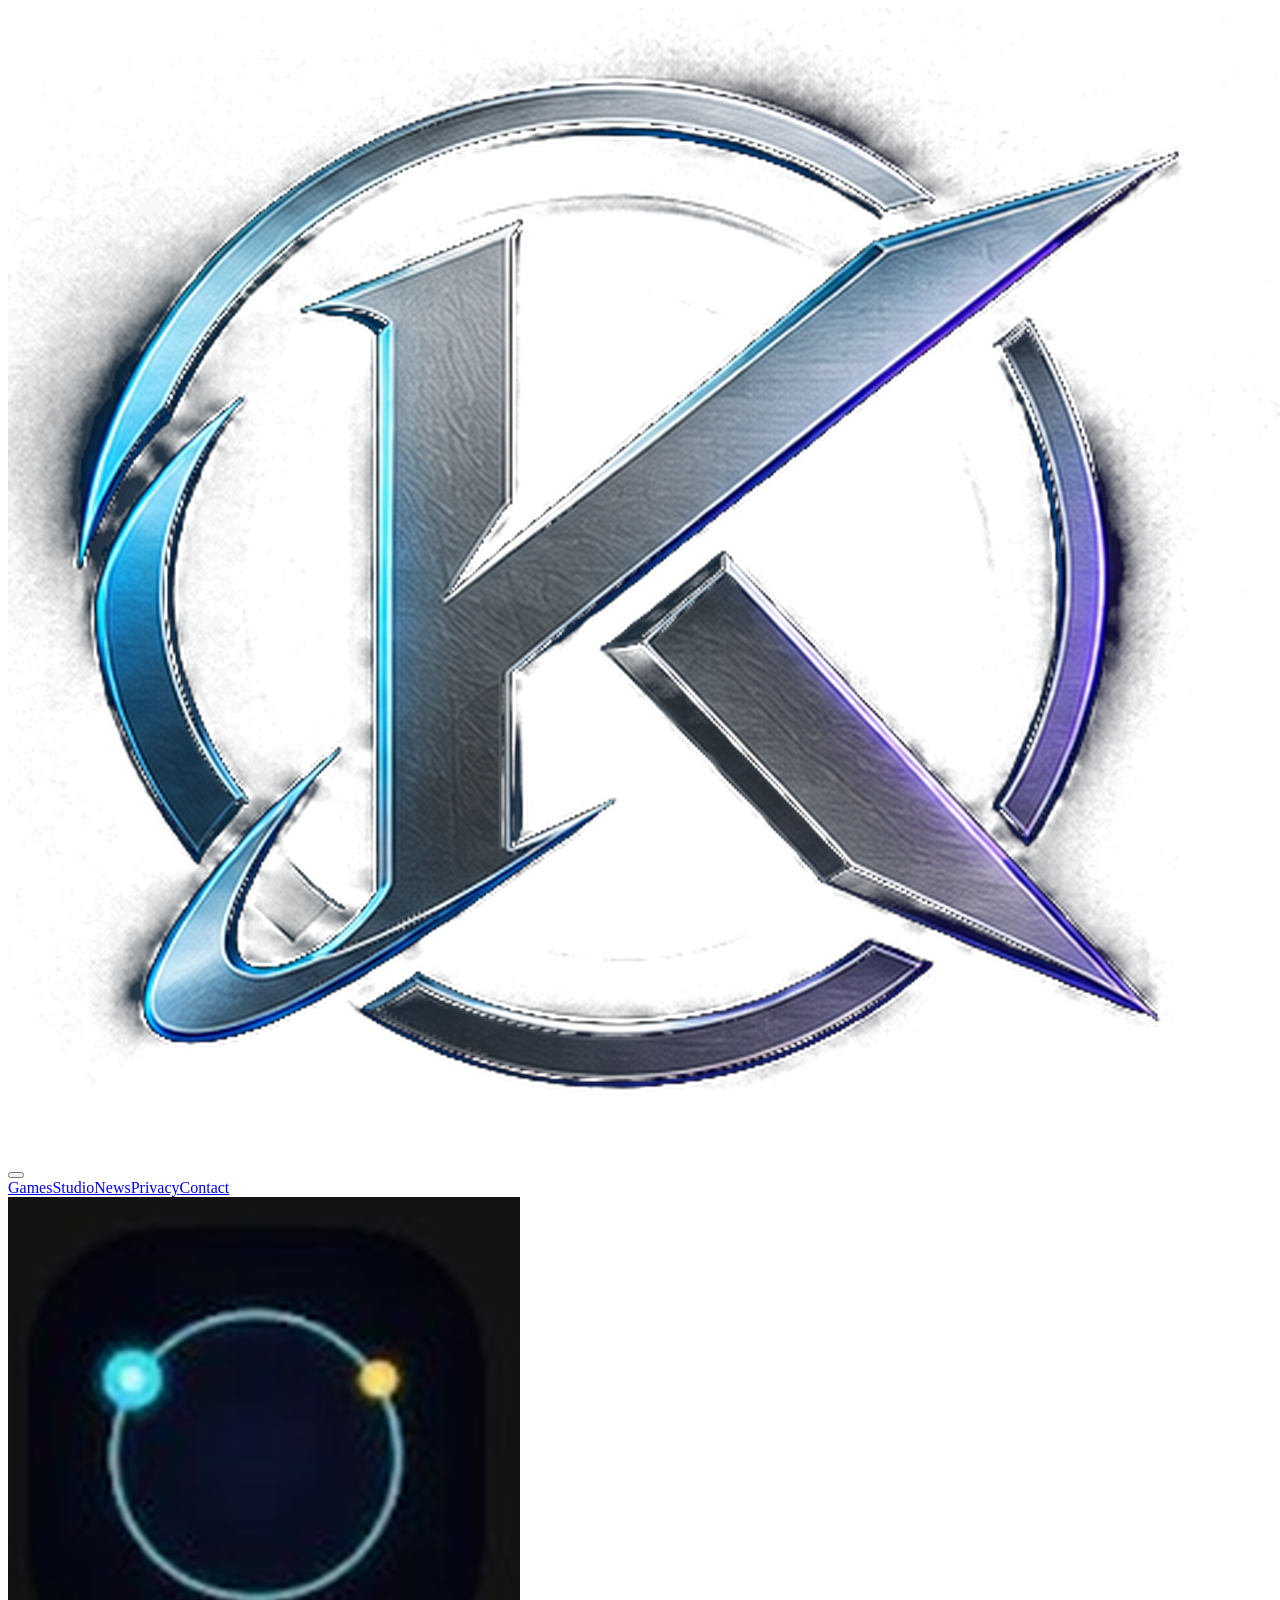
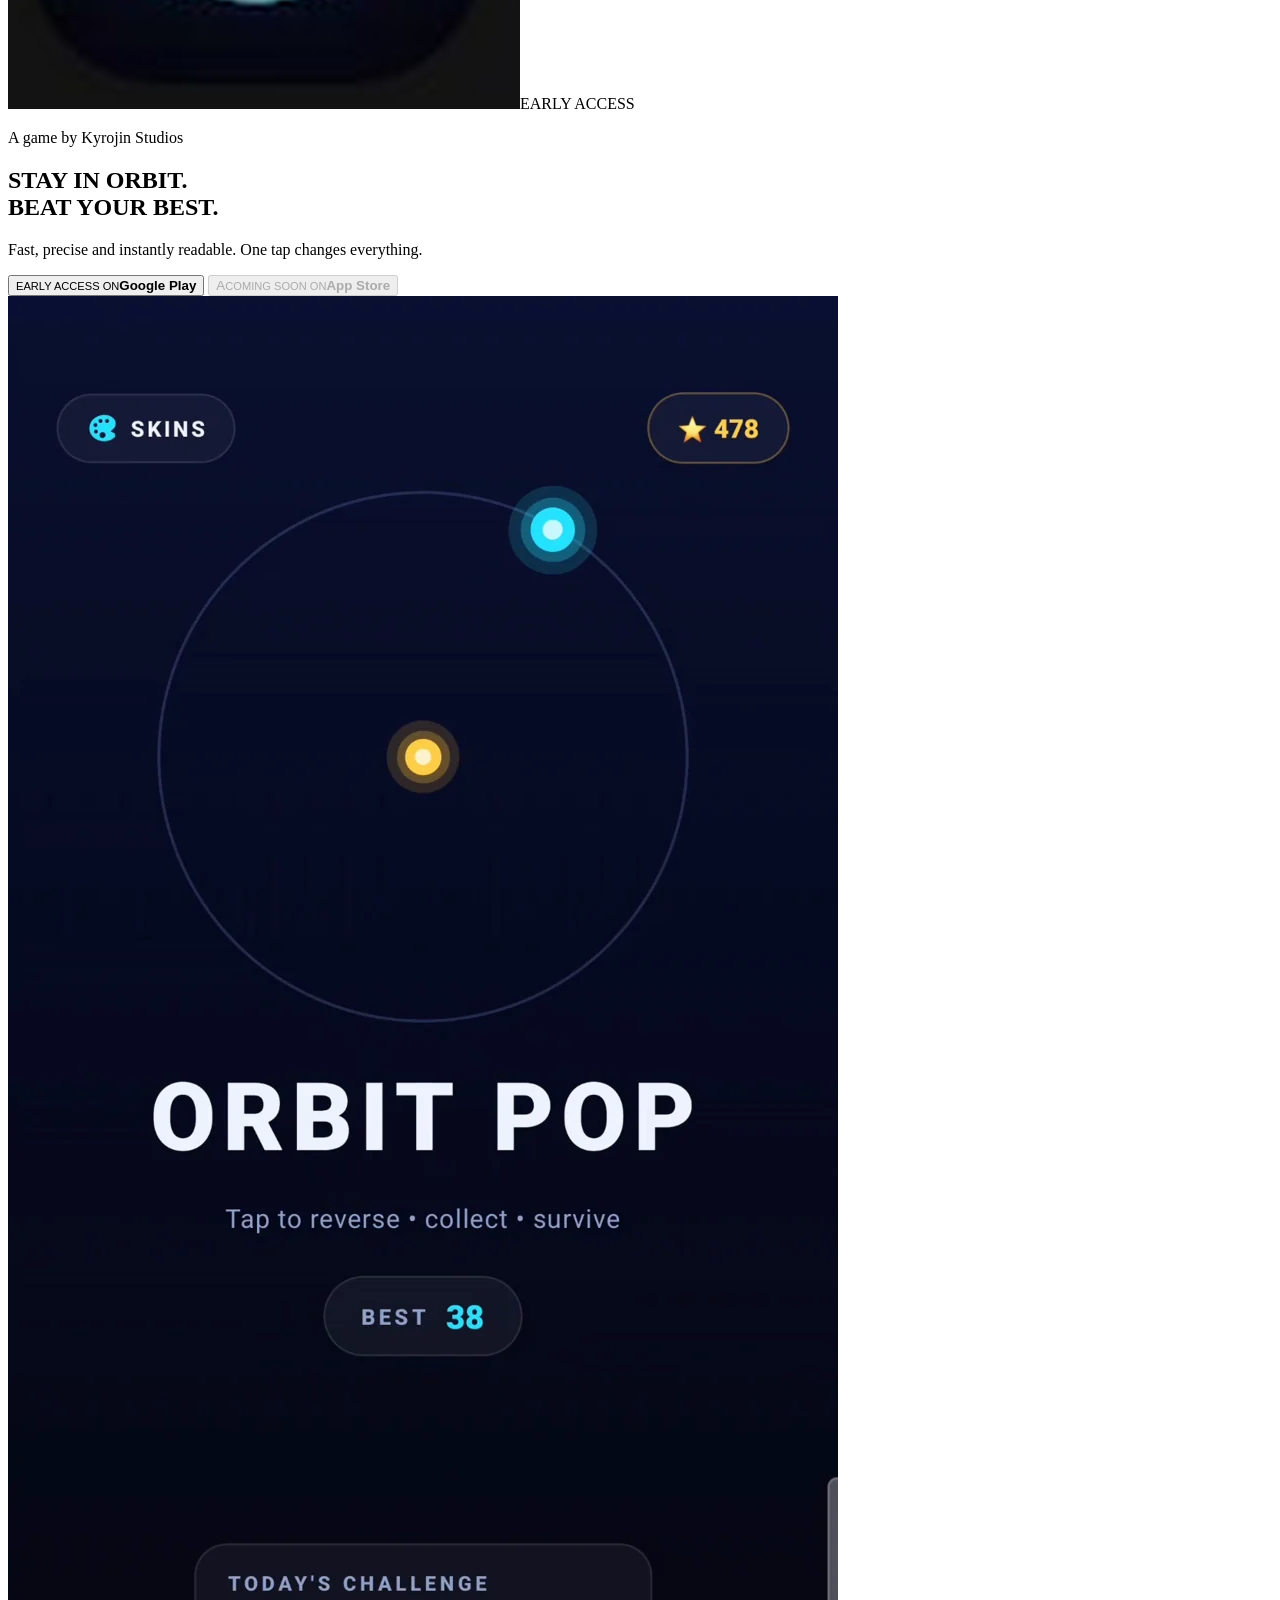
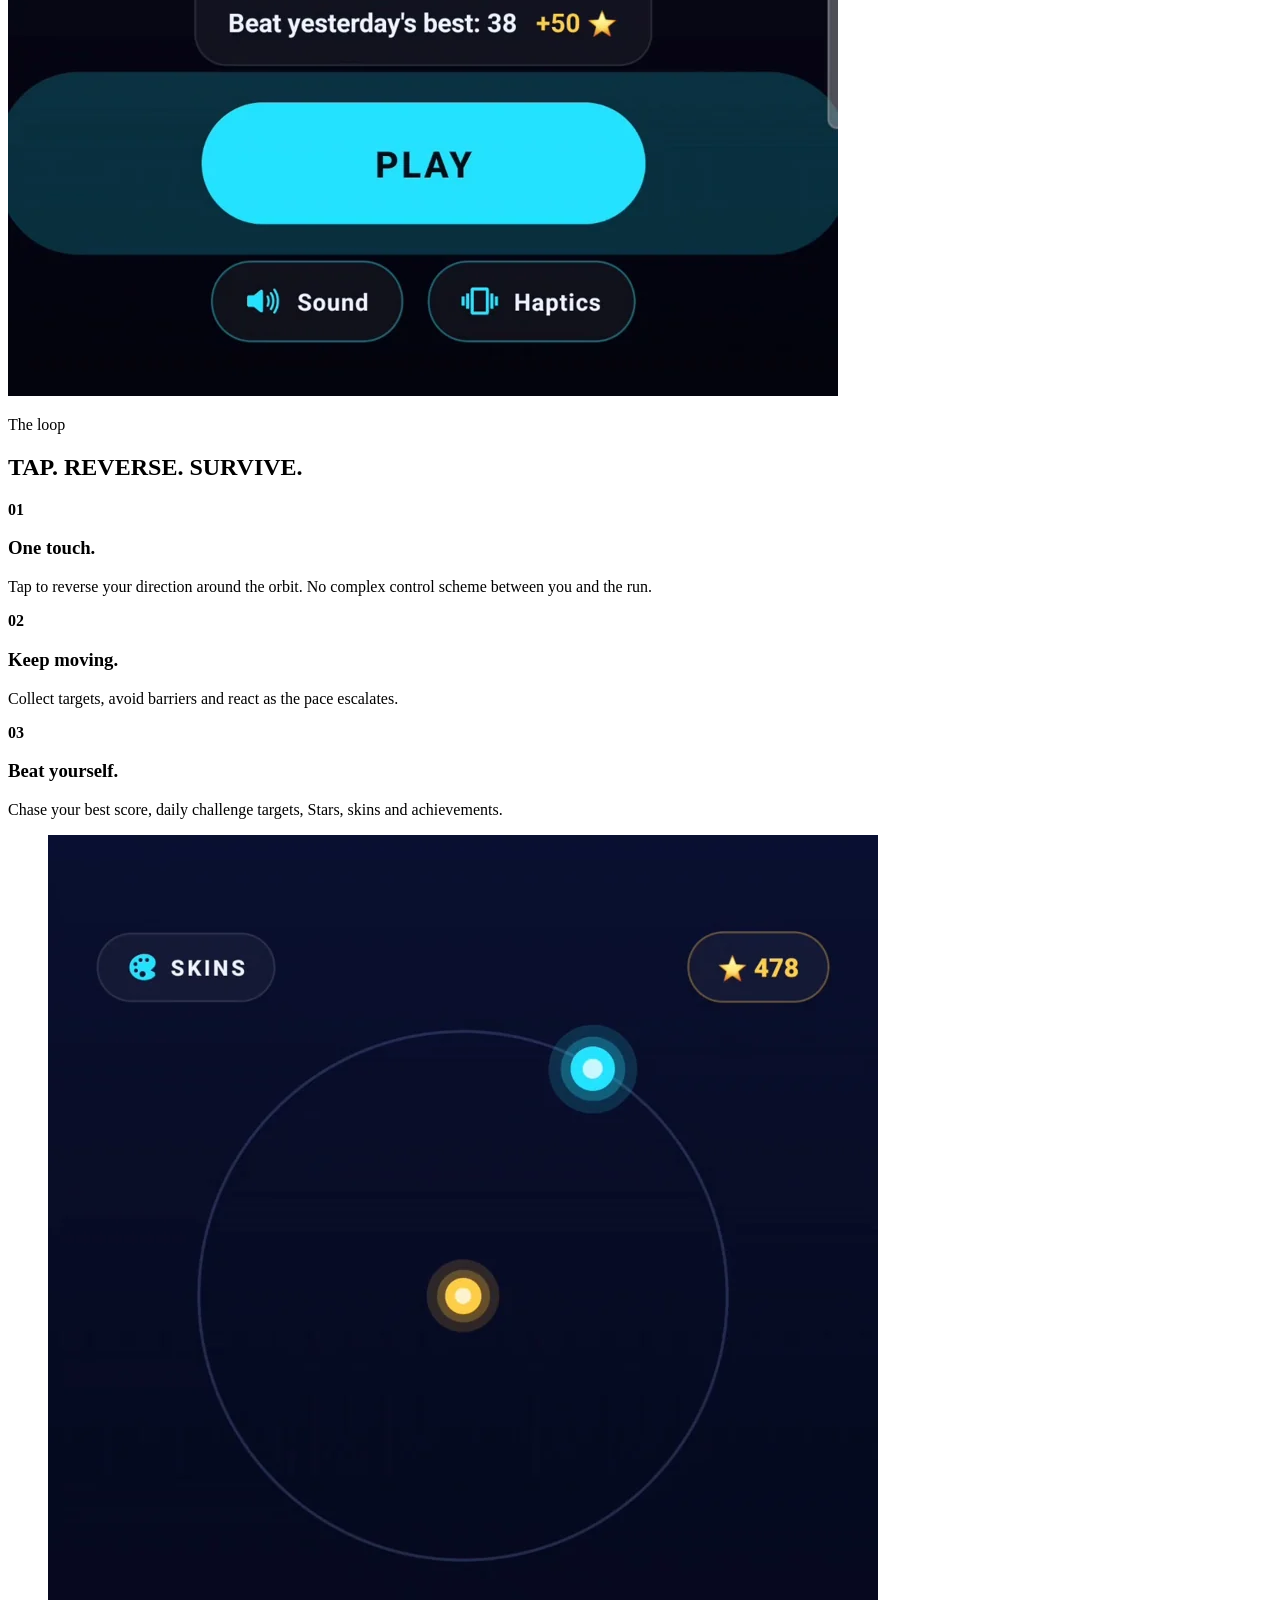
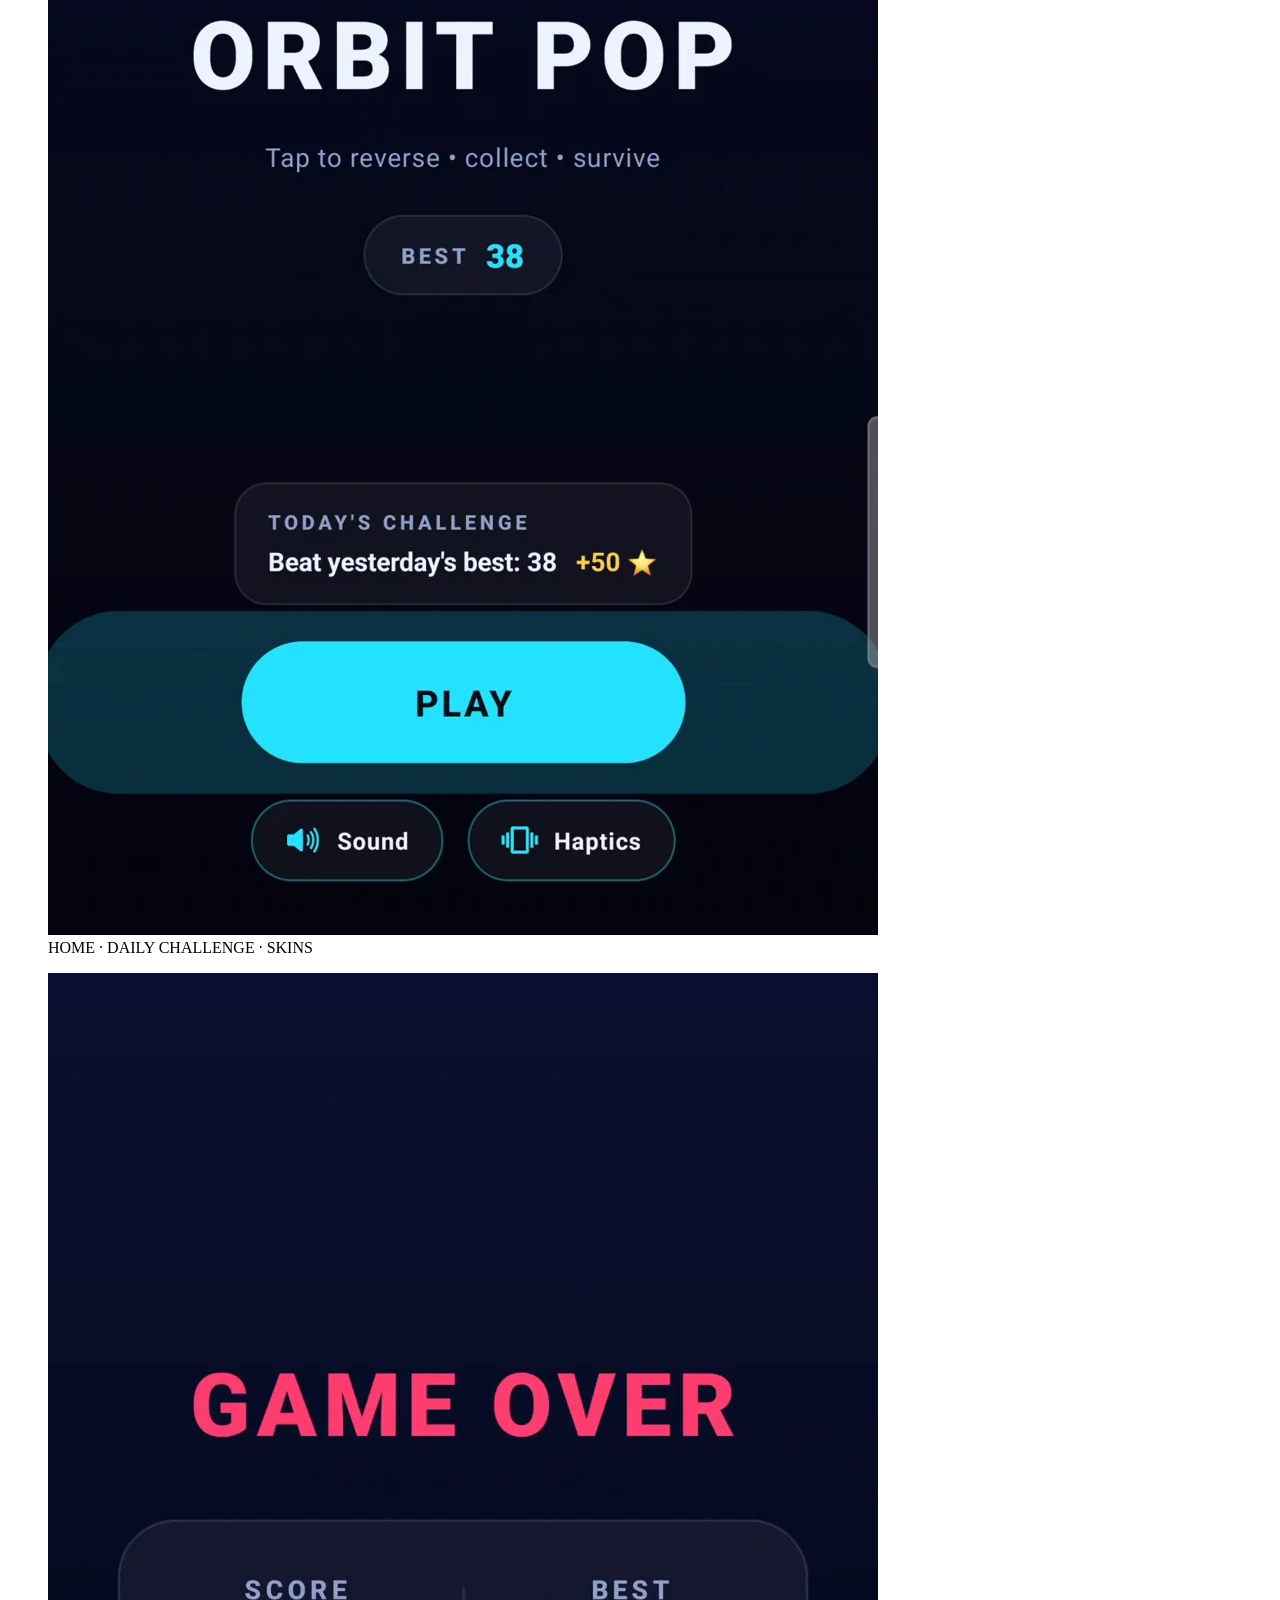
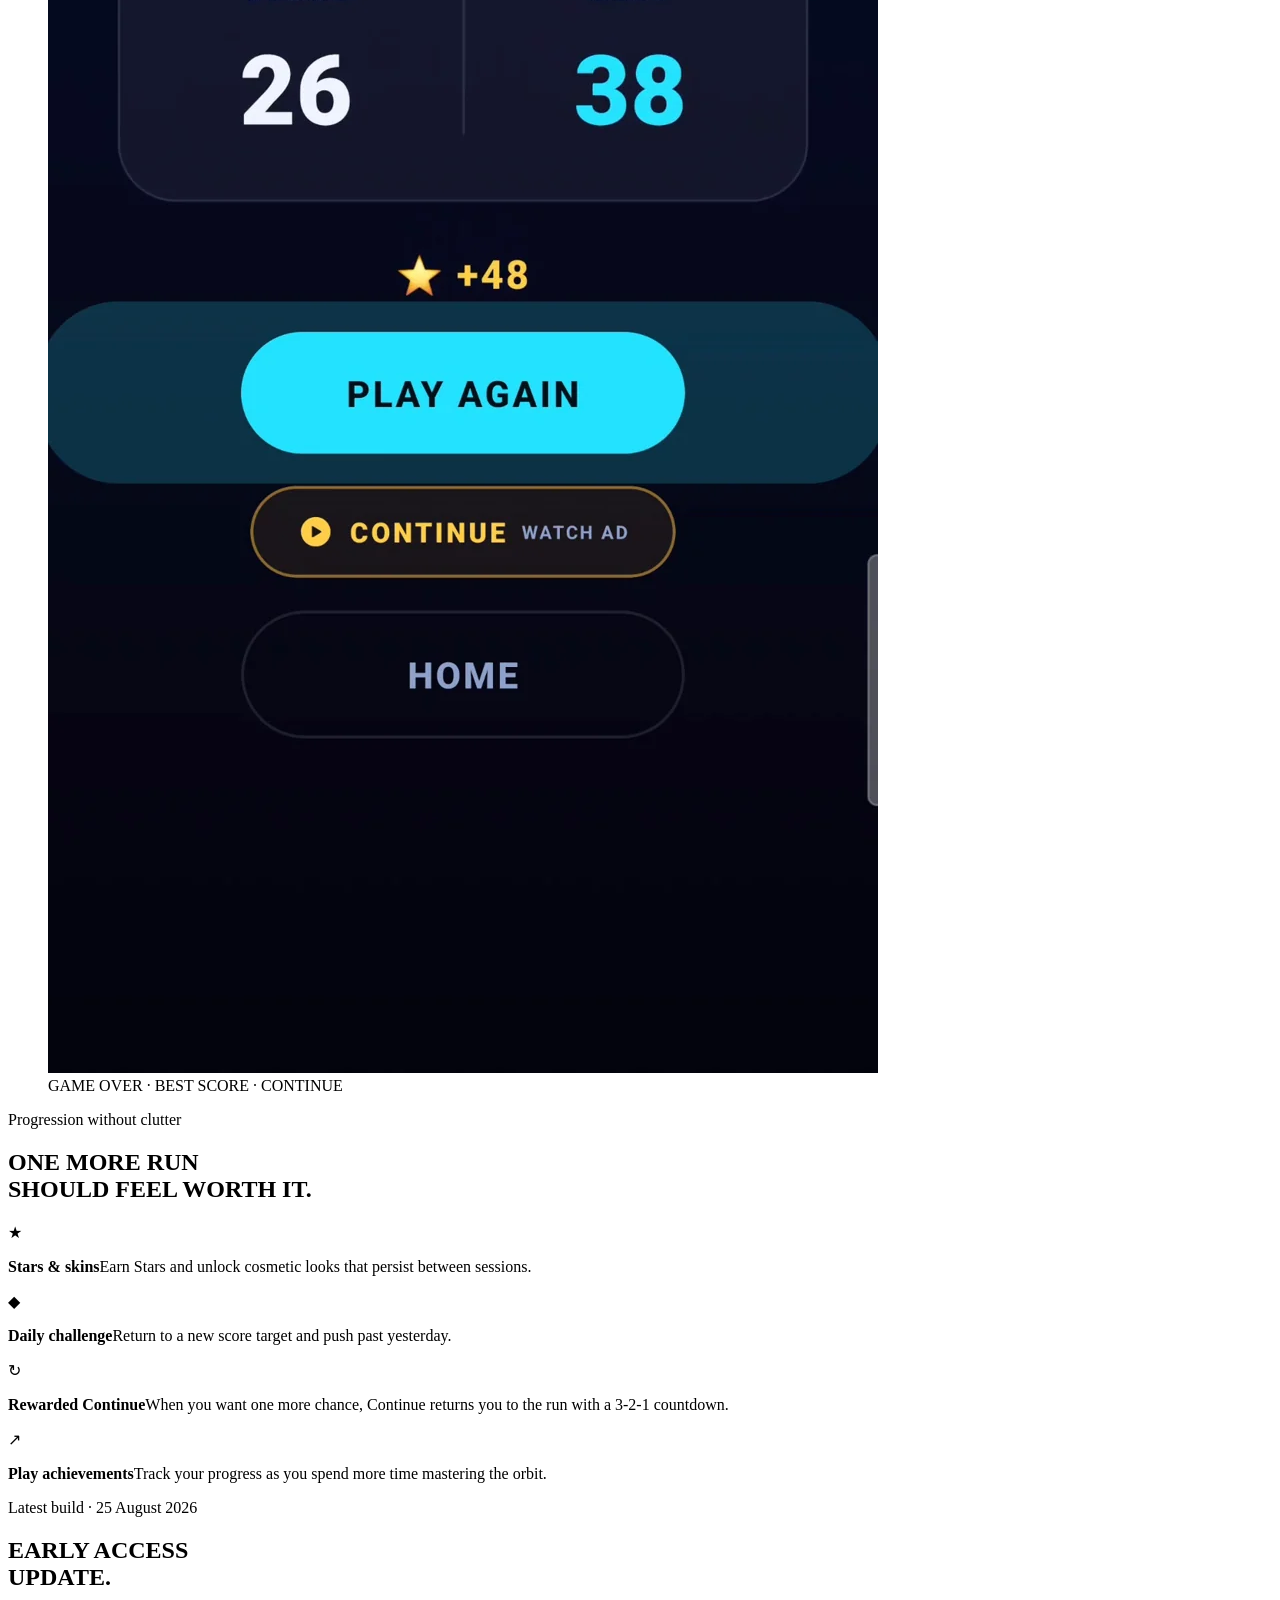
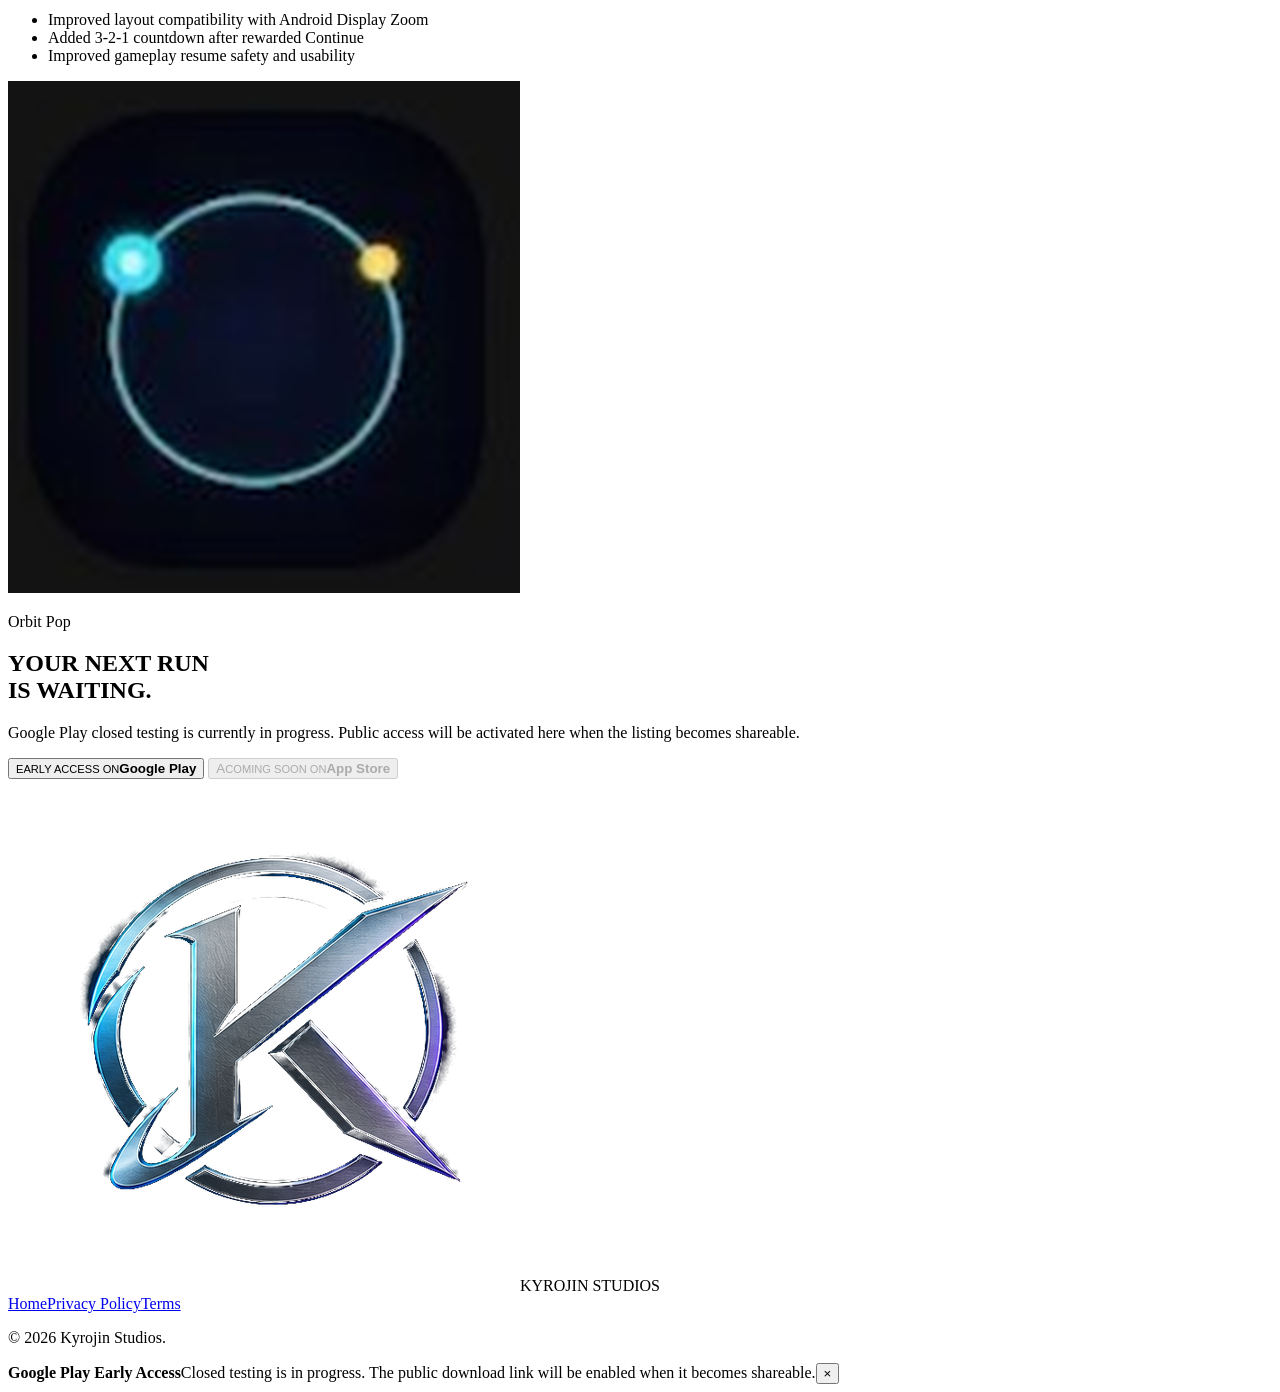
==== commit 0f62317c: "Add files via upload" ====
--- a/kyrojin-studios-site/public/orbit-pop.html
+++ b/kyrojin-studios-site/public/orbit-pop.html
@@ -12,7 +12,7 @@
 <body class="orbit-page">
   <div class="noise" aria-hidden="true"></div>
   <header class="site-header">
-    <a class="brand" href="index.html"><img src="assets/kyrojin-mark.png" alt="" /><span><strong>KYROJIN</strong><small>STUDIOS</small></span></a>
+    <a class="brand" href="index.html"><img class="brand-wordmark" src="assets/kyrojin-logo-web-4k(1).png" alt="Kyrojin Studios" /></a>
     <button class="menu-toggle" aria-label="Open navigation" aria-expanded="false"><span></span><span></span></button>
     <nav class="nav"><a href="index.html#games">Games</a><a href="index.html#studio">Studio</a><a href="index.html#news">News</a><a href="privacy-policy.html">Privacy</a><a href="index.html#contact">Contact</a></nav>
   </header>
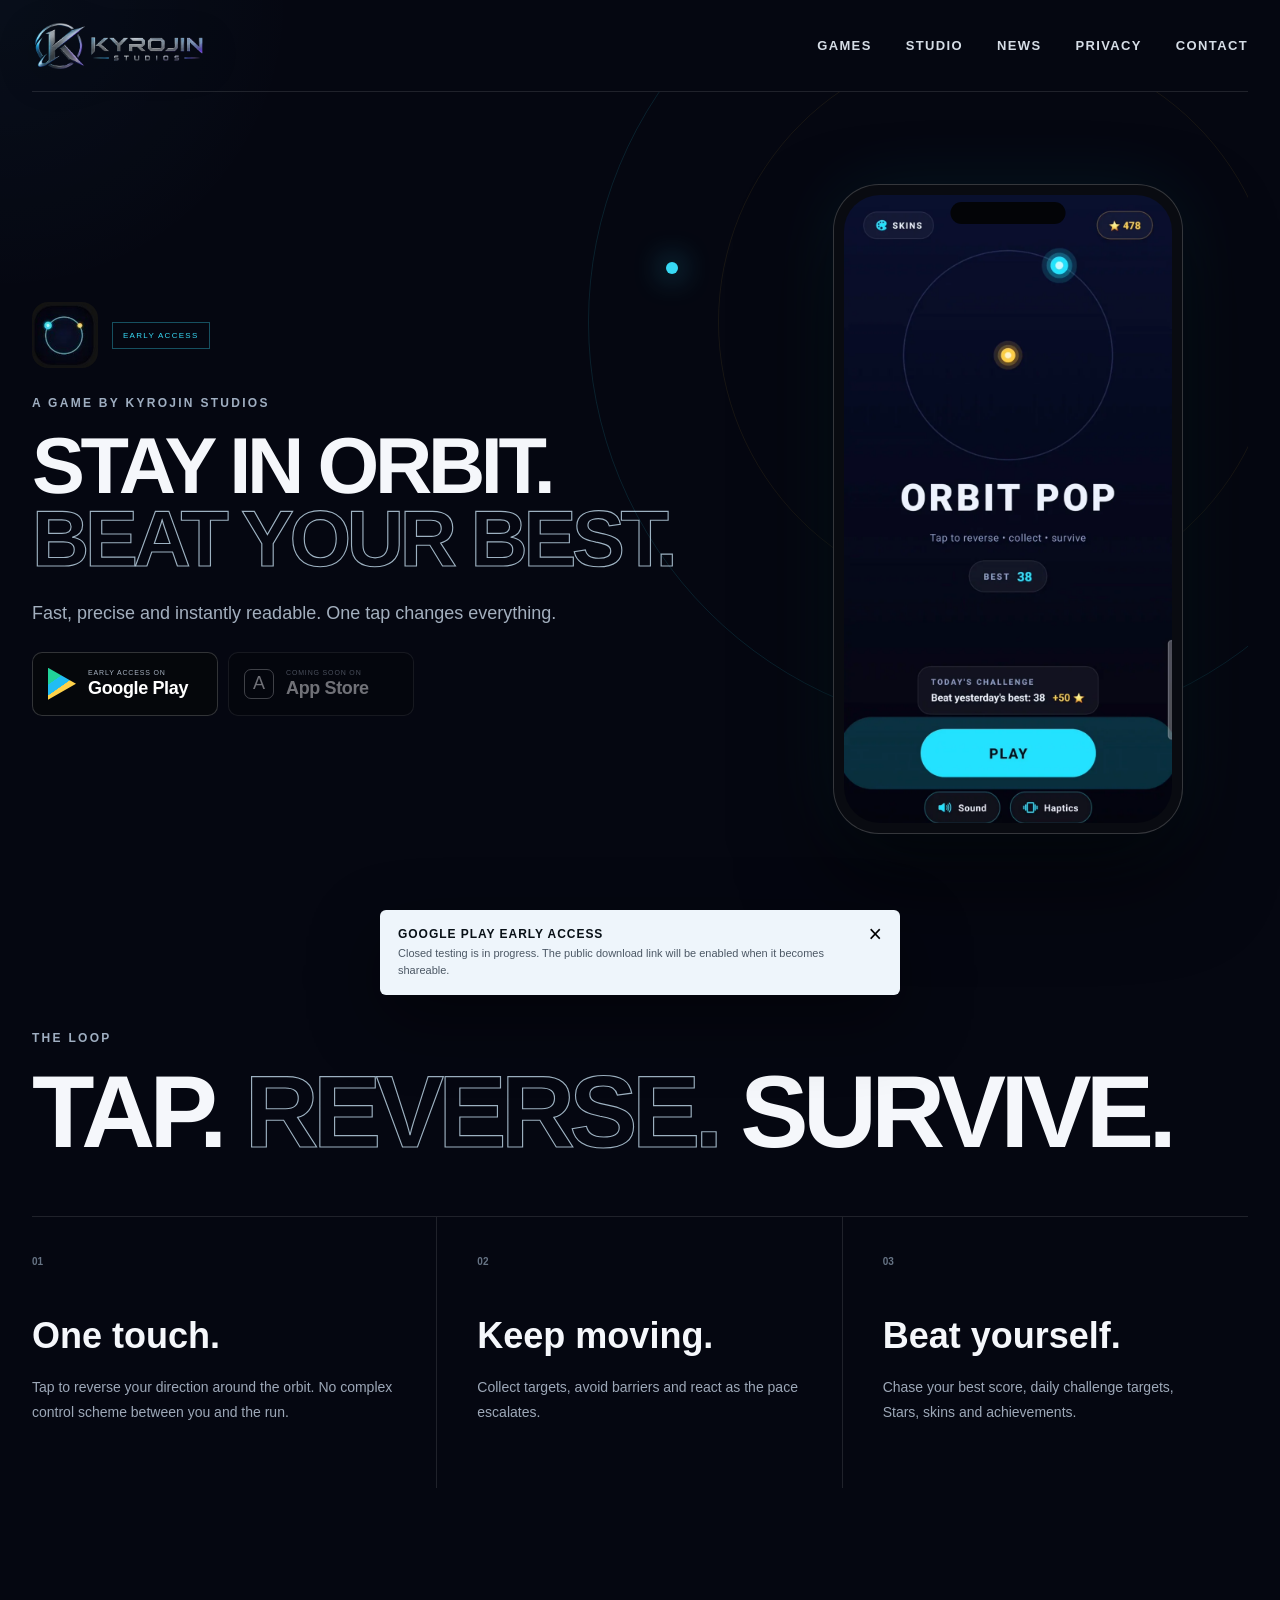
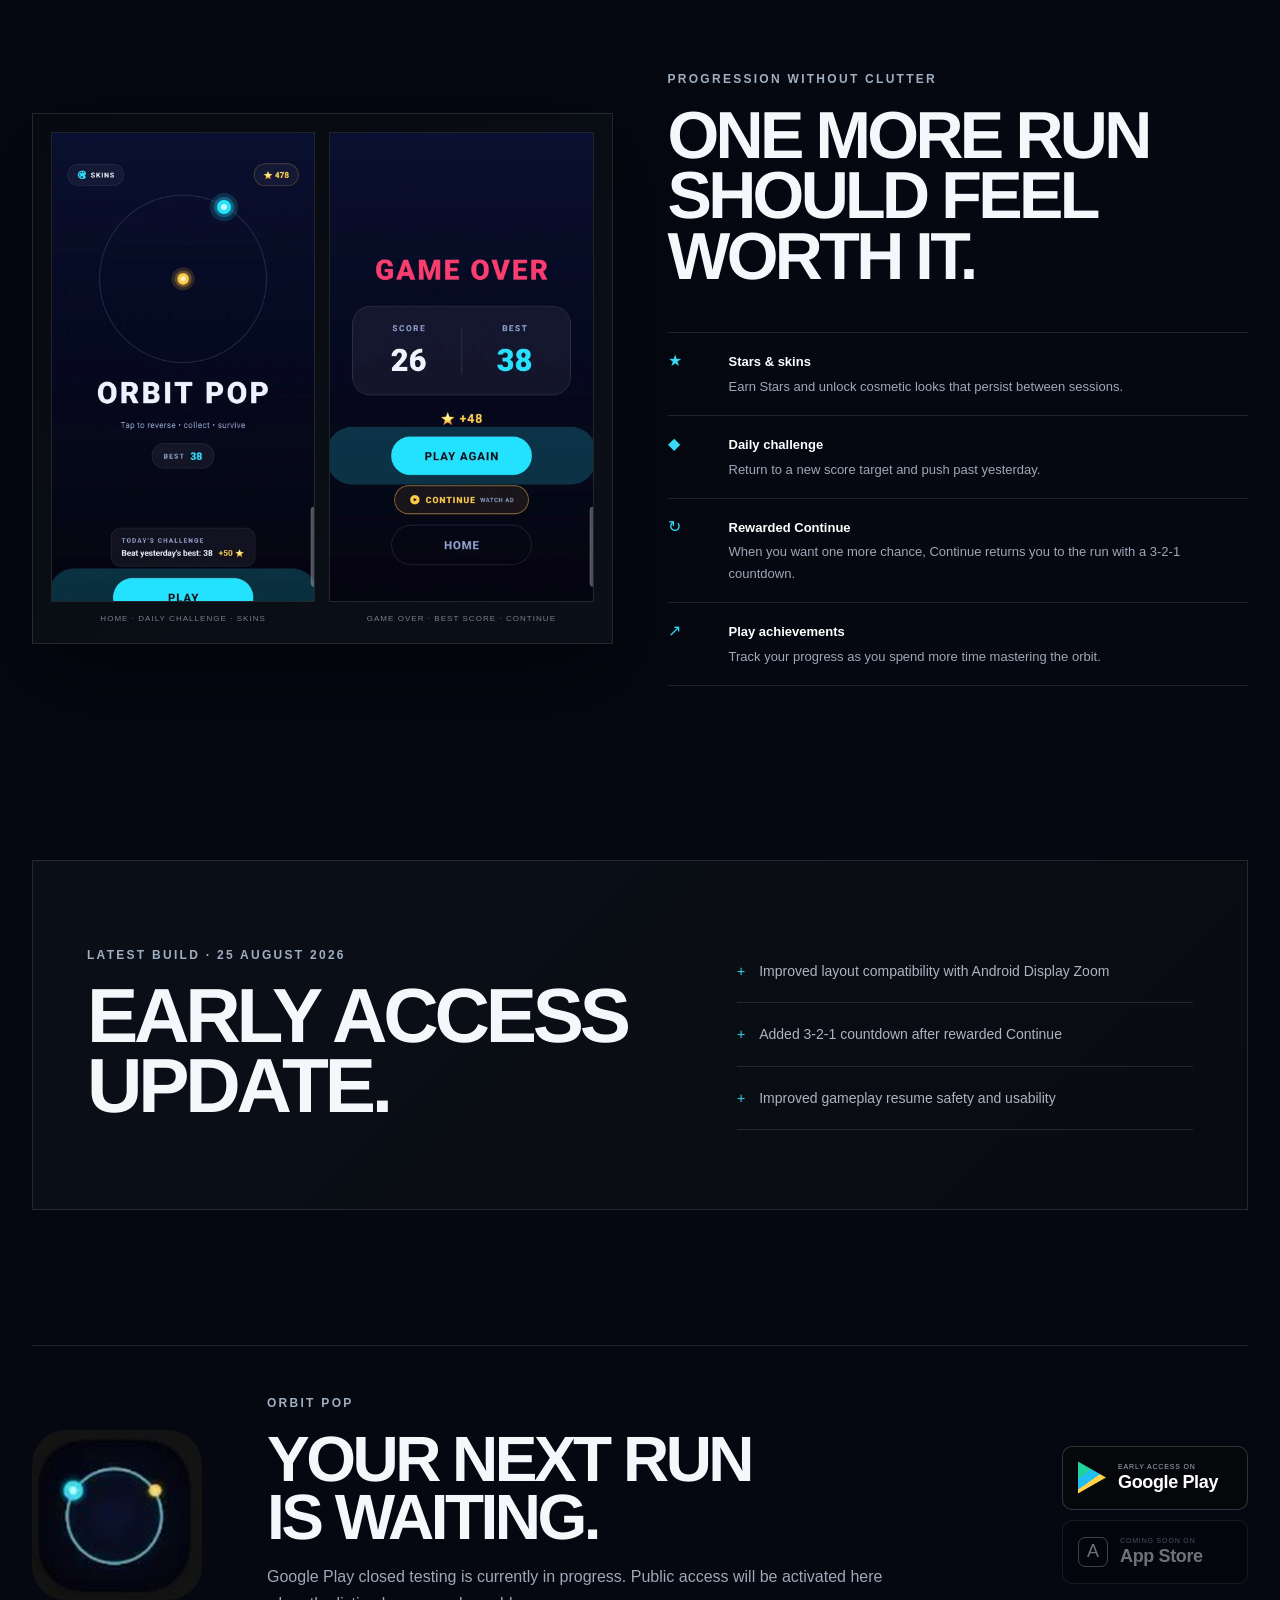
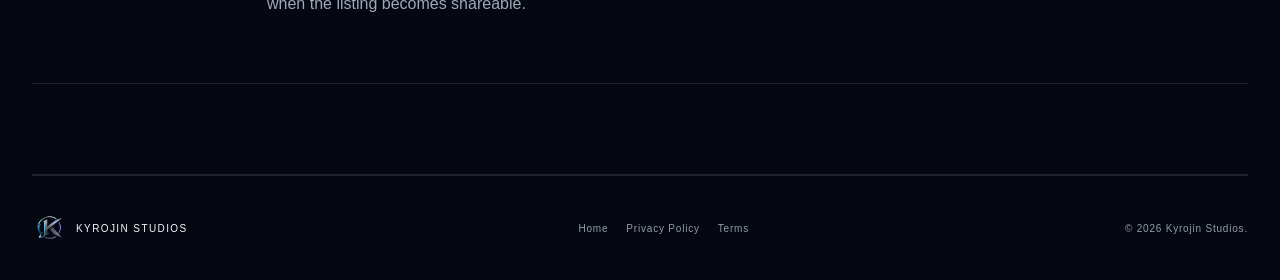
==== commit 9b8fb23c: "Add files via upload" ====
--- a/kyrojin-studios-site/public/orbit-pop.html
+++ b/kyrojin-studios-site/public/orbit-pop.html
@@ -11,6 +11,7 @@
 </head>
 <body class="orbit-page">
   <div class="noise" aria-hidden="true"></div>
+  <div class="cursor-glow" aria-hidden="true"></div>
   <header class="site-header">
     <a class="brand" href="index.html"><img class="brand-wordmark" src="assets/kyrojin-logo-web-4k(1).png" alt="Kyrojin Studios" /></a>
     <button class="menu-toggle" aria-label="Open navigation" aria-expanded="false"><span></span><span></span></button>
--- a/kyrojin-studios-site/public/assets/styles.css
+++ b/kyrojin-studios-site/public/assets/styles.css
@@ -0,0 +1,256 @@
+:root{
+  --bg:#07090d;--bg2:#0b0f16;--panel:#0d121a;--text:#f5f7fb;--muted:#9da8b8;--line:rgba(255,255,255,.11);--cyan:#37d9f4;--cyan2:#6ae9ff;--ice:#c8e9ff;--violet:#8887ff;--amber:#ffc640;--max:1440px
+}
+*{box-sizing:border-box}html{scroll-behavior:smooth}body{margin:0;background:var(--bg);color:var(--text);font-family:Inter,ui-sans-serif,-apple-system,BlinkMacSystemFont,"Segoe UI",Roboto,Arial,sans-serif;overflow-x:hidden}a{color:inherit;text-decoration:none}button{font:inherit}.noise{position:fixed;inset:0;z-index:100;pointer-events:none;opacity:.045;background-image:url("data:image/svg+xml,%3Csvg viewBox='0 0 180 180' xmlns='http://www.w3.org/2000/svg'%3E%3Cfilter id='n'%3E%3CfeTurbulence type='fractalNoise' baseFrequency='.92' numOctaves='4' stitchTiles='stitch'/%3E%3C/filter%3E%3Crect width='100%25' height='100%25' filter='url(%23n)' opacity='.8'/%3E%3C/svg%3E")}.cursor-glow{position:fixed;width:520px;height:520px;border-radius:50%;background:radial-gradient(circle,rgba(58,187,255,.10),transparent 67%);pointer-events:none;z-index:0;transform:translate(-50%,-50%);transition:opacity .2s}.section-pad{width:min(var(--max),calc(100% - 64px));margin:0 auto;padding:120px 0;position:relative;z-index:1}.site-header{height:86px;width:min(var(--max),calc(100% - 64px));margin:0 auto;display:flex;align-items:center;justify-content:space-between;position:relative;z-index:80;border-bottom:1px solid var(--line)}.brand{display:flex;align-items:center;gap:12px;letter-spacing:.12em}.brand img{width:44px;height:44px;object-fit:contain}.brand span{display:grid;line-height:1}.brand strong{font-size:13px}.brand small{font-size:8px;color:var(--muted);margin-top:5px;letter-spacing:.32em}.nav{display:flex;align-items:center;gap:34px}.nav a{font-size:12px;color:#c8d0db;letter-spacing:.08em;text-transform:uppercase;position:relative}.nav a:after{content:"";position:absolute;left:0;right:100%;bottom:-8px;height:1px;background:var(--cyan);transition:.25s}.nav a:hover:after{right:0}.menu-toggle{display:none;background:none;border:0;width:42px;height:42px;position:relative}.menu-toggle span{position:absolute;left:9px;width:24px;height:1px;background:white;transition:.25s}.menu-toggle span:first-child{top:16px}.menu-toggle span:last-child{top:25px}.eyebrow{margin:0 0 20px;color:#91a0b5;font-size:11px;font-weight:700;letter-spacing:.21em;text-transform:uppercase}.hero{min-height:calc(100vh - 86px);display:grid;grid-template-columns:1.08fr .92fr;align-items:center;padding-top:70px;padding-bottom:75px}.hero-aura{position:absolute;inset:0;background:radial-gradient(circle at 76% 40%,rgba(55,217,244,.09),transparent 22%),radial-gradient(circle at 79% 41%,rgba(136,135,255,.06),transparent 35%);pointer-events:none}.hero-copy{position:relative;z-index:2}.hero h1,.section-head h2,.studio-intro h2,.careers h2,.contact h2,.orbit-copy h1,.orbit-manifesto h2,.showcase-copy h2,.update-panel h2,.download-panel h2{font-size:clamp(52px,6.2vw,104px);line-height:.91;letter-spacing:-.055em;margin:0;font-weight:650}.hero h1 span,.studio-intro h2 span,.contact h2 span,.orbit-copy h1 span,.orbit-manifesto h2 span{color:transparent;-webkit-text-stroke:1px rgba(211,237,255,.65);text-stroke:1px rgba(211,237,255,.65)}.hero-lead{max-width:690px;font-size:18px;line-height:1.72;color:#aab3c1;margin:34px 0 34px}.hero-actions{display:flex;gap:12px;flex-wrap:wrap}.btn{height:52px;padding:0 24px;border-radius:4px;display:inline-flex;align-items:center;justify-content:center;gap:26px;font-size:12px;text-transform:uppercase;letter-spacing:.09em;font-weight:750}.btn-primary{background:#e9f4ff;color:#071018}.btn-primary:hover{background:white}.btn-ghost{border:1px solid var(--line);color:#cfd6df}.btn-ghost:hover{border-color:#5b6a7c}.hero-mark{display:flex;justify-content:flex-end;align-items:center}.hero-mark img{width:min(100%,760px);filter:drop-shadow(0 30px 70px rgba(0,0,0,.7));mix-blend-mode:screen;opacity:.92}.hero-footer{grid-column:1/-1;margin-top:35px;padding-top:28px;border-top:1px solid var(--line);display:flex;align-items:center;gap:18px;color:#8f9aaa;font-size:10px;font-weight:800;letter-spacing:.26em}.hero-footer i{width:45px;height:1px;background:linear-gradient(90deg,var(--cyan),rgba(255,255,255,.1))}.featured{padding-top:155px}.section-head{display:grid;grid-template-columns:1.2fr .8fr;gap:60px;align-items:end;margin-bottom:62px}.section-head h2{font-size:clamp(45px,5.4vw,78px)}.section-head>p{color:var(--muted);line-height:1.8;font-size:15px;max-width:500px;justify-self:end}.game-feature{min-height:720px;border:1px solid var(--line);display:grid;grid-template-columns:1.13fr .87fr;background:linear-gradient(135deg,#0a0d12,#0d121a);overflow:hidden}.game-art{position:relative;min-height:720px;background:#02040a}.game-art img{width:100%;height:100%;object-fit:cover}.art-shade{position:absolute;inset:0;background:linear-gradient(90deg,transparent 56%,rgba(6,9,14,.74) 100%),linear-gradient(0deg,rgba(4,6,10,.55),transparent 45%)}.status-chip{position:absolute;left:28px;bottom:28px;display:flex;align-items:center;gap:9px;padding:11px 15px;border:1px solid rgba(255,255,255,.15);background:rgba(7,10,15,.75);backdrop-filter:blur(14px);font-size:10px;letter-spacing:.12em;text-transform:uppercase}.status-chip span{width:6px;height:6px;border-radius:50%;background:var(--cyan);box-shadow:0 0 12px var(--cyan)}.game-info{padding:72px 58px;display:flex;flex-direction:column;justify-content:center}.game-info h3{font-size:clamp(78px,7.7vw,128px);line-height:.72;letter-spacing:-.06em;margin:4px 0 32px}.game-info h3 span{color:var(--amber)}.tagline{font-size:13px;font-weight:800;letter-spacing:.25em;color:#d9e7f3}.game-desc{font-size:15px;line-height:1.8;color:var(--muted);max-width:590px}.feature-pills{display:flex;flex-wrap:wrap;gap:8px;margin:22px 0 28px}.feature-pills span{font-size:9px;letter-spacing:.11em;text-transform:uppercase;border:1px solid var(--line);padding:9px 11px;color:#b9c4d1}.store-row{display:flex;gap:10px;flex-wrap:wrap}.store-badge{height:62px;min-width:186px;border:1px solid rgba(255,255,255,.18);background:#05070b;color:white;border-radius:10px;padding:8px 15px;display:flex;align-items:center;gap:12px;text-align:left;cursor:pointer;transition:.25s}.store-badge:hover:not(:disabled){transform:translateY(-2px);border-color:rgba(255,255,255,.4);background:#090d13}.store-badge small{display:block;font-size:7px;letter-spacing:.12em;color:#a6b1c0;margin-bottom:2px}.store-badge strong{font-size:18px;font-weight:520;letter-spacing:-.02em}.store-disabled{opacity:.43;cursor:not-allowed}.play-icon{width:28px;height:32px;position:relative;display:block;clip-path:polygon(0 0,100% 50%,0 100%);background:linear-gradient(145deg,#21d39a 0 32%,#21bdf3 33% 53%,#ffd24a 54% 72%,#ff5a62 73%)}.play-icon i{display:none}.appstore-icon{width:30px;height:30px;border:1px solid rgba(255,255,255,.55);display:grid;place-items:center;border-radius:7px;font-weight:300;font-size:18px}.store-note{font-size:10px;color:#778597;line-height:1.6;margin:10px 0 0;max-width:450px}.text-link{display:inline-flex;align-items:center;justify-content:space-between;width:100%;border-top:1px solid var(--line);padding-top:24px;margin-top:34px;text-transform:uppercase;font-size:10px;letter-spacing:.14em;color:#d9e5ef}.text-link span{font-size:20px}.game-grid{display:grid;grid-template-columns:repeat(3,1fr);margin-top:18px;border:1px solid var(--line)}.game-card{min-height:190px;padding:28px;display:grid;grid-template-columns:auto 1fr auto;gap:28px;align-items:end;border-right:1px solid var(--line);background:#0a0d12}.game-card:last-child{border-right:0}.game-card.active:hover{background:#0e141c}.game-card .card-index{font-size:10px;color:#6d7887;align-self:start}.game-card p{font-size:8px;letter-spacing:.15em;color:#768395}.game-card h4{margin:8px 0 0;font-size:30px;letter-spacing:-.03em}.game-card .arrow{font-size:25px}.game-card .lock{font-size:8px;letter-spacing:.2em;color:#65707f}.game-card.muted{opacity:.56}.studio{padding-top:175px}.studio-intro{max-width:1000px}.studio-intro h2{font-size:clamp(74px,9vw,148px)}.studio-intro>p:last-child{max-width:700px;margin:42px 0 0;color:var(--muted);line-height:1.8;font-size:16px}.principles{display:grid;grid-template-columns:repeat(3,1fr);margin-top:100px;border-top:1px solid var(--line)}.principle{padding:28px 34px 22px 0;border-right:1px solid var(--line);min-height:350px;display:flex;flex-direction:column}.principle:not(:first-child){padding-left:34px}.principle:last-child{border-right:0}.principle .number{font-size:10px;color:#788595}.principle .line{width:100%;height:1px;background:linear-gradient(90deg,var(--cyan),transparent);margin:65px 0 22px;opacity:.35}.principle h3{font-size:50px;letter-spacing:-.04em;margin:0 0 24px}.principle p{color:var(--muted);line-height:1.8;font-size:14px;max-width:360px}.news{padding-top:155px}.news-card{min-height:360px;border-top:1px solid var(--line);border-bottom:1px solid var(--line);display:grid;grid-template-columns:150px 1fr 300px;align-items:center;gap:50px}.news-date{display:flex;align-items:flex-start;gap:10px}.news-date strong{font-size:74px;font-weight:400;letter-spacing:-.06em}.news-date span{font-size:9px;line-height:1.4;color:#7f8997;margin-top:11px}.news-tag{font-size:9px;letter-spacing:.17em;color:var(--cyan)}.news-copy h3{font-size:36px;margin:16px 0 12px;letter-spacing:-.03em}.news-copy p{max-width:760px;color:var(--muted);line-height:1.75}.news-orbit{width:220px;height:220px;border:1px solid rgba(55,217,244,.22);border-radius:50%;position:relative;justify-self:end}.news-orbit:after{content:"";position:absolute;inset:32px;border:1px solid rgba(255,255,255,.07);border-radius:50%}.news-orbit span{position:absolute;width:12px;height:12px;background:var(--cyan);border-radius:50%;top:24px;left:44px;box-shadow:0 0 22px var(--cyan)}.careers-panel{min-height:570px;border:1px solid var(--line);padding:72px;background:radial-gradient(circle at 85% 20%,rgba(135,134,255,.10),transparent 34%),linear-gradient(135deg,#0d1118,#080a0e);display:flex;flex-direction:column;justify-content:center}.careers h2{font-size:clamp(65px,7vw,112px)}.careers-panel>p:not(.eyebrow){color:var(--muted);max-width:560px;line-height:1.8}.coming-pill{width:max-content;border:1px solid var(--line);padding:11px 14px;font-size:9px;letter-spacing:.15em;color:#9ca8b5;margin-top:18px}.contact-panel{display:grid;grid-template-columns:1fr .75fr;gap:60px;border-top:1px solid var(--line);padding-top:95px}.contact h2{font-size:clamp(72px,8vw,130px)}.contact-copy{display:flex;flex-direction:column;justify-content:flex-end;align-items:flex-start;padding-bottom:12px}.contact-copy p{color:var(--muted);line-height:1.8;max-width:510px}.contact-copy small{margin-top:24px;color:#748091;font-size:9px;text-transform:uppercase;letter-spacing:.16em}.footer{width:min(var(--max),calc(100% - 64px));margin:70px auto 0;border-top:1px solid var(--line);position:relative;z-index:1;overflow:hidden}.footer-word{font-size:clamp(100px,17vw,300px);font-weight:800;letter-spacing:-.085em;line-height:.83;color:#0d1117;white-space:nowrap;text-align:center;margin:60px 0}.footer-bottom{border-top:1px solid var(--line);min-height:130px;display:grid;grid-template-columns:1.2fr 1fr 1fr auto;align-items:center;gap:30px}.footer-brand{display:flex;align-items:center;gap:10px;font-size:10px;letter-spacing:.14em}.footer-brand img{width:34px;height:34px;object-fit:contain}.footer-bottom nav{display:flex;gap:18px;flex-wrap:wrap}.footer-bottom a,.footer-bottom p{font-size:9px;color:#7f8a99;letter-spacing:.08em}.toast{position:fixed;left:50%;bottom:24px;transform:translate(-50%,140%);width:min(520px,calc(100% - 32px));padding:17px 48px 17px 18px;background:#eef5fb;color:#081016;border-radius:6px;z-index:150;box-shadow:0 25px 70px rgba(0,0,0,.45);transition:.32s;display:grid;gap:4px}.toast.show{transform:translate(-50%,0)}.toast strong{font-size:12px;text-transform:uppercase;letter-spacing:.08em}.toast span{font-size:11px;line-height:1.5;color:#4c5865}.toast button{position:absolute;right:12px;top:10px;background:none;border:0;font-size:23px;cursor:pointer}.reveal{opacity:0;transform:translateY(26px);transition:opacity .8s ease,transform .8s ease}.reveal.visible{opacity:1;transform:none}.delay-1{transition-delay:.10s}.delay-2{transition-delay:.20s}
+/* Orbit page */.orbit-page{background:#050711}.orbit-hero{min-height:calc(100vh - 86px);display:grid;grid-template-columns:1.05fr .75fr;align-items:center;gap:80px}.orbit-bg{position:absolute;inset:0;overflow:hidden;pointer-events:none}.orbit-ring{position:absolute;border:1px solid rgba(55,217,244,.12);border-radius:50%}.ring-one{width:820px;height:820px;right:-160px;top:-180px}.ring-two{width:560px;height:560px;right:-30px;top:-50px;border-color:rgba(255,198,64,.08)}.orb{position:absolute;width:12px;height:12px;border-radius:50%}.orb.cyan{right:570px;top:170px;background:var(--cyan);box-shadow:0 0 30px var(--cyan)}.orb.amber{right:100px;top:475px;background:var(--amber);box-shadow:0 0 30px var(--amber)}.orbit-copy{position:relative;z-index:2}.orbit-icon-wrap{display:flex;align-items:center;gap:14px;margin-bottom:28px}.orbit-icon-wrap img{width:66px;height:66px;border-radius:16px}.orbit-icon-wrap span{font-size:8px;letter-spacing:.16em;border:1px solid rgba(55,217,244,.35);color:var(--cyan);padding:8px 10px}.orbit-copy h1{font-size:clamp(55px,6.2vw,100px)}.orbit-copy>p:not(.eyebrow){color:#a3afbe;font-size:18px;margin:28px 0}.orbit-phone{display:flex;justify-content:center;position:relative;z-index:2}.phone-frame{width:min(390px,80vw);height:720px;background:#090b11;border:1px solid rgba(255,255,255,.18);border-radius:46px;padding:10px;box-shadow:0 45px 90px rgba(0,0,0,.6),0 0 80px rgba(55,217,244,.08);overflow:hidden;position:relative}.phone-frame img{width:100%;height:100%;object-fit:cover;border-radius:36px}.phone-notch{position:absolute;z-index:4;top:17px;left:50%;transform:translateX(-50%);width:115px;height:22px;border-radius:18px;background:#030407}.orbit-manifesto{padding-top:160px}.orbit-manifesto h2{font-size:clamp(65px,8vw,128px)}.manifesto-grid{display:grid;grid-template-columns:repeat(3,1fr);gap:0;margin-top:90px;border-top:1px solid var(--line)}.manifesto-grid article{padding:34px 40px 70px 0;border-right:1px solid var(--line)}.manifesto-grid article:not(:first-child){padding-left:40px}.manifesto-grid article:last-child{border-right:0}.manifesto-grid strong{font-size:10px;color:#667384}.manifesto-grid h3{font-size:36px;margin:74px 0 18px}.manifesto-grid p{color:var(--muted);line-height:1.8;font-size:14px}.orbit-showcase{display:grid;grid-template-columns:1fr 1fr;gap:70px;align-items:center}.showcase-banner{border:1px solid var(--line);background:#02040a;overflow:hidden;box-shadow:0 30px 80px rgba(0,0,0,.38)}.showcase-banner img{width:100%;display:block}.showcase-copy h2{font-size:clamp(48px,5.2vw,82px)}.feature-list{margin-top:45px;border-top:1px solid var(--line)}.feature-list>div{display:grid;grid-template-columns:46px 1fr;gap:15px;padding:18px 0;border-bottom:1px solid var(--line)}.feature-list>div>span{color:var(--cyan)}.feature-list p{margin:0;color:var(--muted);line-height:1.65;font-size:13px}.feature-list strong{display:block;color:white;margin-bottom:3px}.update-panel{border:1px solid var(--line);min-height:480px;padding:60px;display:grid;grid-template-columns:1fr .8fr;gap:80px;align-items:center;background:linear-gradient(135deg,#0a0f18,#090b10)}.update-panel h2{font-size:clamp(52px,6vw,95px)}.update-panel ul{margin:0;padding:0;list-style:none}.update-panel li{padding:20px 0;border-bottom:1px solid var(--line);color:#aab5c3;font-size:14px;line-height:1.6}.update-panel li:before{content:"+";color:var(--cyan);margin-right:14px}.download-panel{display:grid;grid-template-columns:180px 1fr auto;gap:55px;align-items:center;border-top:1px solid var(--line);border-bottom:1px solid var(--line);padding:70px 0}.download-panel>img{width:170px;height:170px;border-radius:34px}.download-panel h2{font-size:clamp(50px,5vw,80px)}.download-panel>div>p:last-child{color:var(--muted);line-height:1.7;max-width:650px}.store-stack{display:grid;gap:10px}.compact-footer{margin-top:30px}.compact-footer .footer-bottom{grid-template-columns:1fr 1fr auto}
+@media(max-width:1050px){.section-pad,.site-header,.footer{width:min(100% - 40px,var(--max))}.hero{grid-template-columns:1fr;min-height:auto;padding-top:100px}.hero-mark{margin-top:20px;justify-content:flex-start}.hero-mark img{width:min(700px,100%)}.game-feature{grid-template-columns:1fr}.game-art{min-height:460px}.game-grid{grid-template-columns:1fr}.game-card{border-right:0;border-bottom:1px solid var(--line)}.principles{grid-template-columns:1fr}.principle,.principle:not(:first-child){padding:28px 0;border-right:0;border-bottom:1px solid var(--line);min-height:280px}.news-card{grid-template-columns:120px 1fr}.news-orbit{display:none}.orbit-hero{grid-template-columns:1fr}.orbit-phone{margin-top:20px}.orbit-showcase{grid-template-columns:1fr}.download-panel{grid-template-columns:150px 1fr}.download-panel .store-stack{grid-column:2}.footer-bottom{grid-template-columns:1fr 1fr}.footer-bottom p{grid-column:1/-1}}
+@media(max-width:760px){.section-pad,.site-header,.footer{width:calc(100% - 28px)}.section-pad{padding:82px 0}.site-header{height:72px}.menu-toggle{display:block}.nav{position:absolute;top:72px;left:-14px;right:-14px;background:rgba(7,9,13,.97);backdrop-filter:blur(20px);border-bottom:1px solid var(--line);display:grid;gap:0;padding:14px;transform:translateY(-8px);opacity:0;pointer-events:none;transition:.25s}.nav.open{opacity:1;transform:none;pointer-events:auto}.nav a{padding:16px 8px;border-bottom:1px solid rgba(255,255,255,.06)}.hero{padding-top:70px}.hero h1{font-size:clamp(49px,15vw,72px)}.hero-lead{font-size:15px}.hero-mark{margin-top:55px}.hero-footer{gap:10px}.hero-footer i{width:20px}.section-head{grid-template-columns:1fr;gap:20px}.section-head>p{justify-self:start}.game-art{min-height:320px}.game-info{padding:46px 24px}.game-info h3{font-size:78px}.store-badge{min-width:100%;justify-content:flex-start}.studio-intro h2{font-size:74px}.principle h3{font-size:42px}.news-card{grid-template-columns:1fr;gap:15px;padding:35px 0}.news-date strong{font-size:52px}.news-copy h3{font-size:29px}.careers-panel{padding:36px 24px;min-height:480px}.contact-panel{grid-template-columns:1fr}.contact-copy{padding-top:20px}.footer-word{font-size:26vw}.footer-bottom{grid-template-columns:1fr;padding:30px 0}.footer-bottom p{grid-column:auto}.orbit-hero{gap:25px;padding-top:75px}.orbit-copy h1{font-size:54px}.phone-frame{height:620px}.manifesto-grid{grid-template-columns:1fr}.manifesto-grid article,.manifesto-grid article:not(:first-child){padding:30px 0;border-right:0;border-bottom:1px solid var(--line)}.manifesto-grid h3{margin-top:35px}.orbit-showcase{gap:45px}.update-panel{grid-template-columns:1fr;padding:35px 22px;gap:30px}.download-panel{grid-template-columns:1fr;gap:28px}.download-panel .store-stack{grid-column:auto}.download-panel>img{width:110px;height:110px}.compact-footer .footer-bottom{grid-template-columns:1fr}.cursor-glow{display:none}}
+@media(prefers-reduced-motion:reduce){html{scroll-behavior:auto}.reveal{opacity:1;transform:none;transition:none}.cursor-glow{display:none}}
+
+/* ===== V2 POLISH — tighter editorial rhythm, stronger readability ===== */
+:root{--max:1480px}
+.section-pad{padding:92px 0}
+.featured,.studio,.news{padding-top:110px}
+.hero{min-height:820px;padding-top:54px;padding-bottom:54px}
+.hero-lead{max-width:650px;font-size:17px}
+.hero-mark img{max-height:420px;object-fit:contain}
+.section-head{margin-bottom:42px}
+.section-head>p{font-size:16px;color:#aab4c2}
+.game-feature{min-height:620px}
+.game-art{min-height:620px}
+.game-info{padding:58px 52px}
+.game-info h3{font-size:clamp(70px,7vw,116px)}
+.game-desc{color:#aab4c2;font-size:16px}
+.game-grid{margin-top:14px}
+.game-card{min-height:156px;padding:24px 28px;background:linear-gradient(145deg,#0a0d12,#090c11)}
+.game-card h4{font-size:27px}
+.game-card small{display:block;margin-top:9px;color:#6f7a89;font-size:10px;line-height:1.45;max-width:210px}
+.game-card.muted{opacity:.72;position:relative;overflow:hidden}
+.game-card.muted:before{content:"";position:absolute;inset:0;background:radial-gradient(circle at 80% 20%,rgba(55,217,244,.045),transparent 38%);pointer-events:none}
+.studio-intro h2{font-size:clamp(68px,7.8vw,124px)}
+.studio-intro>p:last-child{margin-top:30px;color:#aab4c2}
+.principles{margin-top:62px}
+.principle{min-height:260px}
+.principle .line{margin:42px 0 20px}
+.principle h3{font-size:42px;margin-bottom:16px}
+.principle p{color:#aab4c2}
+.news .section-head{margin-bottom:28px}
+.news-card{min-height:270px;grid-template-columns:130px 1fr 220px;gap:38px}
+.news-date strong{font-size:64px}
+.news-copy p{color:#aab4c2}
+.news-orbit{width:170px;height:170px}
+.careers{padding-top:90px;padding-bottom:72px}
+.careers-panel{min-height:380px;padding:58px 70px}
+.careers h2{font-size:clamp(58px,6vw,90px)}
+.contact{padding-top:65px;padding-bottom:68px}
+.contact-panel{padding-top:70px}
+.contact h2{font-size:clamp(64px,7vw,104px)}
+.contact-copy p{color:#aab4c2;font-size:15px}
+.footer{margin-top:20px}
+.footer-word{font-size:clamp(90px,13vw,220px);margin:38px 0;color:#10151d}
+.footer-bottom{min-height:105px}
+.footer-bottom a,.footer-bottom p{font-size:10px;color:#929dab}
+/* Orbit: use actual gameplay more prominently */
+.orbit-hero{min-height:760px;gap:65px}
+.phone-frame{height:650px;width:min(350px,80vw)}
+.orbit-manifesto{padding-top:105px}
+.manifesto-grid{margin-top:58px}
+.manifesto-grid article{padding-bottom:48px}
+.manifesto-grid h3{margin-top:46px}
+.orbit-showcase{gap:55px}
+.gameplay-pair{display:grid;grid-template-columns:1fr 1fr;gap:14px;padding:18px;background:linear-gradient(145deg,#070a10,#0b1018)}
+.gameplay-pair figure{margin:0;min-width:0}
+.gameplay-pair img{width:100%;aspect-ratio:9/16;object-fit:cover;object-position:top;border:1px solid rgba(255,255,255,.1)}
+.gameplay-pair figcaption{padding:12px 3px 2px;color:#718092;font-size:8px;letter-spacing:.13em;text-align:center}
+.update-block{padding-top:82px;padding-bottom:70px}
+.update-panel{min-height:350px;padding:48px 54px}
+.orbit-download{padding-top:65px;padding-bottom:70px}
+.download-panel{padding:50px 0}
+@media(max-width:1050px){.hero{min-height:auto}.game-feature,.game-art{min-height:0}.game-art{height:500px}.careers-panel{min-height:340px}.news-card{grid-template-columns:110px 1fr}.orbit-hero{min-height:auto}.phone-frame{height:620px}}
+@media(max-width:760px){.section-pad{padding:68px 0}.featured,.studio,.news{padding-top:78px}.hero{padding-top:58px;padding-bottom:50px}.hero-mark{margin-top:38px}.section-head{margin-bottom:30px}.game-art{height:330px}.game-info{padding:40px 23px}.game-grid{margin-top:10px}.game-card{min-height:135px}.studio-intro h2{font-size:68px}.principles{margin-top:45px}.principle{min-height:220px}.news-card{padding:28px 0}.careers{padding-top:60px;padding-bottom:48px}.careers-panel{min-height:330px;padding:34px 24px}.contact{padding-top:48px;padding-bottom:50px}.contact-panel{padding-top:50px}.footer-word{margin:28px 0}.phone-frame{height:590px}.orbit-manifesto{padding-top:78px}.gameplay-pair{padding:10px;gap:8px}.update-block,.orbit-download{padding-top:55px;padding-bottom:55px}}
+
+/* ===== V2.1 — LOGO, TYPOGRAPHY & PREMIUM MOTION ===== */
+body{font-family:"Segoe UI Variable Text","Segoe UI",Inter,ui-sans-serif,-apple-system,BlinkMacSystemFont,Roboto,Arial,sans-serif}
+.hero h1,.section-head h2,.studio-intro h2,.careers h2,.contact h2,.orbit-copy h1,.orbit-manifesto h2,.showcase-copy h2,.update-panel h2,.download-panel h2,.game-info h3,.principle h3,.news-copy h3,.game-card h4{
+  font-family:"Segoe UI Variable Display","Arial Narrow","Segoe UI",Inter,sans-serif;
+  font-weight:760;
+  font-variation-settings:"wght" 760;
+}
+.hero h1,.section-head h2,.studio-intro h2,.careers h2,.contact h2{letter-spacing:-.062em}
+.eyebrow,.nav a,.hero-footer,.tagline,.feature-pills span,.status-chip,.news-tag,.coming-pill,.store-note,.text-link{
+  letter-spacing:.16em
+}
+
+/* header arrival */
+.site-header{animation:kyHeaderIn .8s cubic-bezier(.2,.75,.2,1) both}
+.brand img{transition:transform .45s cubic-bezier(.2,.75,.2,1),filter .45s ease}
+.brand:hover img{transform:rotate(-7deg) scale(1.06);filter:drop-shadow(0 0 16px rgba(55,217,244,.28))}
+
+/* hero line reveal */
+.hero-copy .eyebrow{animation:kyFadeUp .65s .12s both}
+.hero h1{overflow:visible}
+.hero h1 .motion-line{display:block;overflow:hidden}
+.hero h1 .motion-line>span{display:block;transform:translateY(118%);opacity:.15;animation:kyLineIn .92s cubic-bezier(.18,.82,.22,1) forwards}
+.hero h1 .motion-line:nth-child(1)>span{animation-delay:.17s}
+.hero h1 .motion-line:nth-child(2)>span{animation-delay:.29s}
+.hero-lead{animation:kyFadeUp .75s .46s both}
+.hero-actions{animation:kyFadeUp .75s .56s both}
+.hero-footer{animation:kyFadeUp .7s .72s both}
+
+/* logo stage */
+.hero-mark{position:relative;isolation:isolate;overflow:hidden;min-height:420px}
+.hero-mark:before{content:"";position:absolute;inset:13% 3%;z-index:-1;background:radial-gradient(ellipse at center,rgba(71,201,255,.13),rgba(116,104,255,.055) 32%,transparent 68%);filter:blur(28px);animation:kyAuraPulse 5.8s ease-in-out infinite}
+.hero-mark:after{content:"";position:absolute;top:7%;bottom:7%;width:23%;left:-35%;pointer-events:none;background:linear-gradient(105deg,transparent,rgba(255,255,255,.04) 24%,rgba(157,230,255,.30) 48%,rgba(255,255,255,.08) 64%,transparent);filter:blur(3px);transform:skewX(-12deg);animation:kyMetalSweep 6.6s 1.35s ease-in-out infinite}
+.hero-mark img{position:relative;z-index:1;will-change:transform,filter;animation:kyLogoFloat 6.2s ease-in-out infinite;filter:drop-shadow(0 30px 70px rgba(0,0,0,.72)) drop-shadow(0 0 20px rgba(62,196,255,.07));transition:filter .5s ease}
+.hero-mark:hover img{filter:drop-shadow(0 32px 75px rgba(0,0,0,.76)) drop-shadow(0 0 32px rgba(76,204,255,.16))}
+
+/* interactive cards */
+.game-feature,.game-card,.principle,.news-card,.careers-panel{transition:transform .42s cubic-bezier(.2,.75,.2,1),border-color .35s ease,background-color .35s ease,box-shadow .42s ease}
+.game-feature:hover{border-color:rgba(116,215,255,.19);box-shadow:0 28px 90px rgba(0,0,0,.22)}
+.game-art img{transition:transform 1.1s cubic-bezier(.2,.75,.2,1),filter 1s ease}
+.game-feature:hover .game-art img{transform:scale(1.022);filter:saturate(1.06) contrast(1.02)}
+.game-card.active:hover{transform:translateY(-5px);border-color:rgba(55,217,244,.22);box-shadow:0 18px 45px rgba(0,0,0,.24)}
+.principle:hover{transform:translateY(-5px)}
+.principle .line{transform-origin:left;transform:scaleX(.16);transition:transform .9s cubic-bezier(.2,.75,.2,1),opacity .4s ease}
+.principle.visible .line{transform:scaleX(1)}
+.principle:hover .line{opacity:.75}
+
+/* subtle background motion */
+.hero-aura{animation:kyAuraDrift 12s ease-in-out infinite alternate;will-change:transform}
+.cursor-glow{mix-blend-mode:screen}
+
+/* Orbit micro-motion */
+.status-chip span{animation:kyDotPulse 1.8s ease-in-out infinite}
+.store-google{position:relative;overflow:hidden}
+.store-google:after{content:"";position:absolute;inset:-30% auto -30% -45%;width:26%;background:linear-gradient(100deg,transparent,rgba(255,255,255,.14),transparent);transform:skewX(-18deg);transition:none;animation:kyButtonSweep 5.2s 1.8s ease-in-out infinite}
+.news-orbit{animation:kyOrbitRotate 15s linear infinite}
+.news-orbit:after{animation:kyOrbitReverse 10s linear infinite}
+.news-orbit span{animation:kyDotGlow 2.2s ease-in-out infinite}
+.orbit-ring{animation:kyOrbitRotate 28s linear infinite}
+.ring-two{animation-direction:reverse;animation-duration:36s}
+.orb.cyan{animation:kyDotGlow 2.1s ease-in-out infinite}
+.orb.amber{animation:kyDotGlow 2.5s .6s ease-in-out infinite}
+.phone-frame{animation:kyPhoneFloat 6.8s ease-in-out infinite;will-change:transform}
+.showcase-banner img,.gameplay-pair img{transition:transform .8s cubic-bezier(.2,.75,.2,1),filter .8s ease}
+.showcase-banner:hover img,.gameplay-pair figure:hover img{transform:scale(1.025);filter:saturate(1.06)}
+
+/* reveal upgrade */
+.reveal{transition:opacity .85s cubic-bezier(.2,.75,.2,1),transform .85s cubic-bezier(.2,.75,.2,1);transform:translateY(34px)}
+.reveal.visible{transform:translateY(0)}
+
+@keyframes kyHeaderIn{from{opacity:0;transform:translateY(-18px)}to{opacity:1;transform:none}}
+@keyframes kyFadeUp{from{opacity:0;transform:translateY(18px)}to{opacity:1;transform:none}}
+@keyframes kyLineIn{to{transform:translateY(0);opacity:1}}
+@keyframes kyLogoFloat{0%,100%{transform:translate3d(0,0,0) scale(1)}50%{transform:translate3d(0,-11px,0) scale(1.006)}}
+@keyframes kyPhoneFloat{0%,100%{transform:translateY(0)}50%{transform:translateY(-9px)}}
+@keyframes kyAuraPulse{0%,100%{opacity:.62;transform:scale(.98)}50%{opacity:1;transform:scale(1.04)}}
+@keyframes kyAuraDrift{0%{transform:translate3d(-1%,0,0) scale(1)}100%{transform:translate3d(2%,-1%,0) scale(1.035)}}
+@keyframes kyMetalSweep{0%,58%{left:-35%;opacity:0}64%{opacity:1}80%{left:122%;opacity:0}100%{left:122%;opacity:0}}
+@keyframes kyButtonSweep{0%,68%{left:-45%;opacity:0}72%{opacity:1}88%{left:130%;opacity:0}100%{left:130%;opacity:0}}
+@keyframes kyOrbitRotate{to{transform:rotate(360deg)}}
+@keyframes kyOrbitReverse{to{transform:rotate(-360deg)}}
+@keyframes kyDotPulse{0%,100%{box-shadow:0 0 10px var(--cyan);opacity:.75}50%{box-shadow:0 0 22px var(--cyan);opacity:1}}
+@keyframes kyDotGlow{0%,100%{box-shadow:0 0 14px currentColor;filter:brightness(.9)}50%{box-shadow:0 0 30px currentColor;filter:brightness(1.25)}}
+
+@media(max-width:1050px){.hero-mark{min-height:320px}.hero-mark:after{animation-duration:7.5s}}
+@media(max-width:760px){.hero-mark{min-height:230px}.hero-mark:before{inset:5%}.hero-mark:after{width:30%}.hero h1 .motion-line>span{animation-duration:.78s}}
+@media(prefers-reduced-motion:reduce){
+  .site-header,.hero-copy .eyebrow,.hero-lead,.hero-actions,.hero-footer,.hero h1 .motion-line>span,.hero-mark:before,.hero-mark:after,.hero-mark img,.hero-aura,.status-chip span,.store-google:after,.news-orbit,.news-orbit:after,.news-orbit span,.orbit-ring,.orb,.phone-frame{animation:none!important}
+  .hero h1 .motion-line>span{transform:none!important;opacity:1!important}
+  .game-art img,.showcase-banner img,.gameplay-pair img,.game-card,.principle{transition:none!important}
+}
+.hero-mark img{--px:0;--py:0}
+@media(min-width:901px) and (prefers-reduced-motion:no-preference){
+  .hero-mark img{transform:translate3d(calc(var(--px)*1px),calc(var(--py)*1px),0);animation:kyLogoFloatParallax 6.2s ease-in-out infinite}
+}
+@keyframes kyLogoFloatParallax{0%,100%{transform:translate3d(calc(var(--px)*1px),calc(var(--py)*1px),0) scale(1)}50%{transform:translate3d(calc(var(--px)*1px),calc((var(--py) - 11)*1px),0) scale(1.006)}}
+
+
+/* ==========================================================
+   V2.2 PREMIUM CLARITY PASS
+   Sharp surfaces, real wordmark, stable motion.
+   ========================================================== */
+
+/* The previous full-screen SVG grain sat above typography and controls.
+   Removing it restores native subpixel sharpness. */
+.noise{display:none!important}
+
+html{-webkit-font-smoothing:antialiased;-moz-osx-font-smoothing:grayscale;text-rendering:optimizeLegibility}
+body{background:
+  radial-gradient(circle at 15% 10%,rgba(23,71,98,.13),transparent 28%),
+  radial-gradient(circle at 84% 24%,rgba(73,65,126,.07),transparent 31%),
+  #070a0e;
+  font-family:-apple-system,BlinkMacSystemFont,"Segoe UI",Roboto,Helvetica,Arial,sans-serif
+}
+
+/* Actual Kyrojin wordmark — never rebuild the logo using ordinary text. */
+.brand{height:58px;display:flex;align-items:center;gap:0;letter-spacing:0}
+.brand .brand-wordmark{width:190px!important;height:auto!important;max-height:52px;object-fit:contain;object-position:left center;display:block;filter:drop-shadow(0 8px 18px rgba(0,0,0,.34));transform:none!important}
+.brand:hover .brand-wordmark{transform:none!important;filter:drop-shadow(0 8px 18px rgba(0,0,0,.34)) drop-shadow(0 0 10px rgba(72,195,255,.10))}
+.brand span{display:none!important}
+
+.site-header{height:92px}
+.nav a{font-size:13px;letter-spacing:.105em;font-weight:600;color:#d6dde6}
+
+/* Cleaner, more confident typography. */
+.hero h1,.section-head h2,.studio-intro h2,.careers h2,.contact h2,.orbit-copy h1,.orbit-manifesto h2,.showcase-copy h2,.update-panel h2,.download-panel h2,.game-info h3,.principle h3,.news-copy h3,.game-card h4{
+  font-family:"Segoe UI",Arial,Helvetica,sans-serif;
+  font-feature-settings:"kern" 1;
+  text-rendering:geometricPrecision
+}
+.hero h1,.section-head h2,.studio-intro h2,.careers h2,.contact h2{font-weight:760;letter-spacing:-.052em}
+.hero h1 span,.studio-intro h2 span,.contact h2 span,.orbit-copy h1 span,.orbit-manifesto h2 span{-webkit-text-stroke:1.15px rgba(211,237,255,.74)}
+.eyebrow{font-size:12px;letter-spacing:.19em;color:#9faec1}
+.hero-lead,.section-head>p,.game-desc,.studio-intro>p:last-child,.news-copy p,.careers-panel>p:not(.eyebrow),.contact-copy p{color:#b3bdca}
+
+/* Buttons: larger type and no transform-based hover blur. */
+.btn{height:56px;padding:0 25px;font-size:13px;letter-spacing:.085em;font-weight:750;transform:none!important;transition:background-color .22s ease,border-color .22s ease,color .22s ease,box-shadow .22s ease}
+.btn-primary{background:#edf6ff;box-shadow:0 8px 28px rgba(0,0,0,.18)}
+.btn-primary:hover{background:#fff;box-shadow:0 10px 34px rgba(0,0,0,.22)}
+.btn-ghost:hover{border-color:rgba(171,208,232,.42);background:rgba(255,255,255,.025)}
+
+/* Hero: use the transparent 4K logo as-is, without a rectangular stage. */
+.hero-mark{position:relative;isolation:isolate;overflow:visible;min-height:390px;padding:30px 0;display:flex;align-items:center;justify-content:flex-end;background:none!important}
+.hero-mark:before{content:"";position:absolute;width:78%;height:68%;right:1%;top:15%;z-index:-1;border-radius:50%;background:radial-gradient(ellipse at center,rgba(65,190,242,.105),rgba(113,104,212,.04) 38%,transparent 72%);filter:blur(36px);animation:kyPremiumBreath 8s ease-in-out infinite;pointer-events:none}
+.hero-mark:after{display:none!important}
+.hero-mark img{width:min(100%,820px)!important;height:auto;display:block;mix-blend-mode:normal!important;opacity:1!important;filter:drop-shadow(0 24px 46px rgba(0,0,0,.46)) drop-shadow(0 0 15px rgba(68,194,255,.055))!important;animation:none!important;transform:none!important;will-change:auto!important}
+.hero-mark:hover img{filter:drop-shadow(0 24px 46px rgba(0,0,0,.46)) drop-shadow(0 0 18px rgba(68,194,255,.08))!important}
+.hero-aura{animation:none!important;transform:none!important;background:radial-gradient(circle at 77% 39%,rgba(55,217,244,.07),transparent 22%),radial-gradient(circle at 81% 43%,rgba(136,135,255,.045),transparent 35%)!important}
+
+/* Motion now comes from ambient light and content reveal, not logo wobble. */
+.reveal{transition:opacity .7s cubic-bezier(.22,.72,.25,1),transform .7s cubic-bezier(.22,.72,.25,1);transform:translate3d(0,18px,0)}
+.reveal.visible{transform:translate3d(0,0,0)}
+.hero-copy .eyebrow{animation:kyFadeUp .58s .08s both}
+.hero h1 .motion-line>span{animation-duration:.76s;animation-timing-function:cubic-bezier(.22,.72,.25,1)}
+.hero-lead{animation-duration:.62s}
+.hero-actions{animation-duration:.62s}
+.hero-footer{animation-duration:.62s}
+
+/* Do not zoom raster artwork on hover; it softens the image. */
+.game-art img,.showcase-banner img,.gameplay-pair img{transition:filter .28s ease!important;transform:none!important}
+.game-feature:hover .game-art img,.showcase-banner:hover img,.gameplay-pair figure:hover img{transform:none!important;filter:saturate(1.025) contrast(1.01)!important}
+.game-card.active:hover,.principle:hover{transform:none!important}
+
+/* Store controls stay razor sharp. */
+.store-badge{transform:none!important;transition:border-color .2s ease,background-color .2s ease,box-shadow .2s ease;height:64px}
+.store-badge:hover:not(:disabled){transform:none!important;background:#090d13;border-color:rgba(255,255,255,.36);box-shadow:0 8px 28px rgba(0,0,0,.16)}
+.store-badge strong{font-size:18px;font-weight:600}
+.store-google:after{display:none!important}
+
+/* Cursor glow is smoother and quieter. */
+.cursor-glow{width:620px;height:620px;opacity:.7;background:radial-gradient(circle,rgba(58,187,255,.055),transparent 67%);transition:opacity .35s ease}
+
+@keyframes kyPremiumBreath{0%,100%{opacity:.58}50%{opacity:.92}}
+
+@media(max-width:1050px){
+  .brand .brand-wordmark{width:170px!important;max-height:48px}
+  .hero-mark{min-height:300px;padding:12px 0}
+}
+@media(max-width:760px){
+  .site-header{height:78px}
+  .brand .brand-wordmark{width:145px!important;max-height:42px}
+  .hero-mark{min-height:210px;padding:8px 0;justify-content:center}
+  .hero-mark img{width:min(100%,610px)!important}
+  .btn{font-size:12px;height:54px}
+}
+@media(prefers-reduced-motion:reduce){.hero-mark:before{animation:none!important}}
